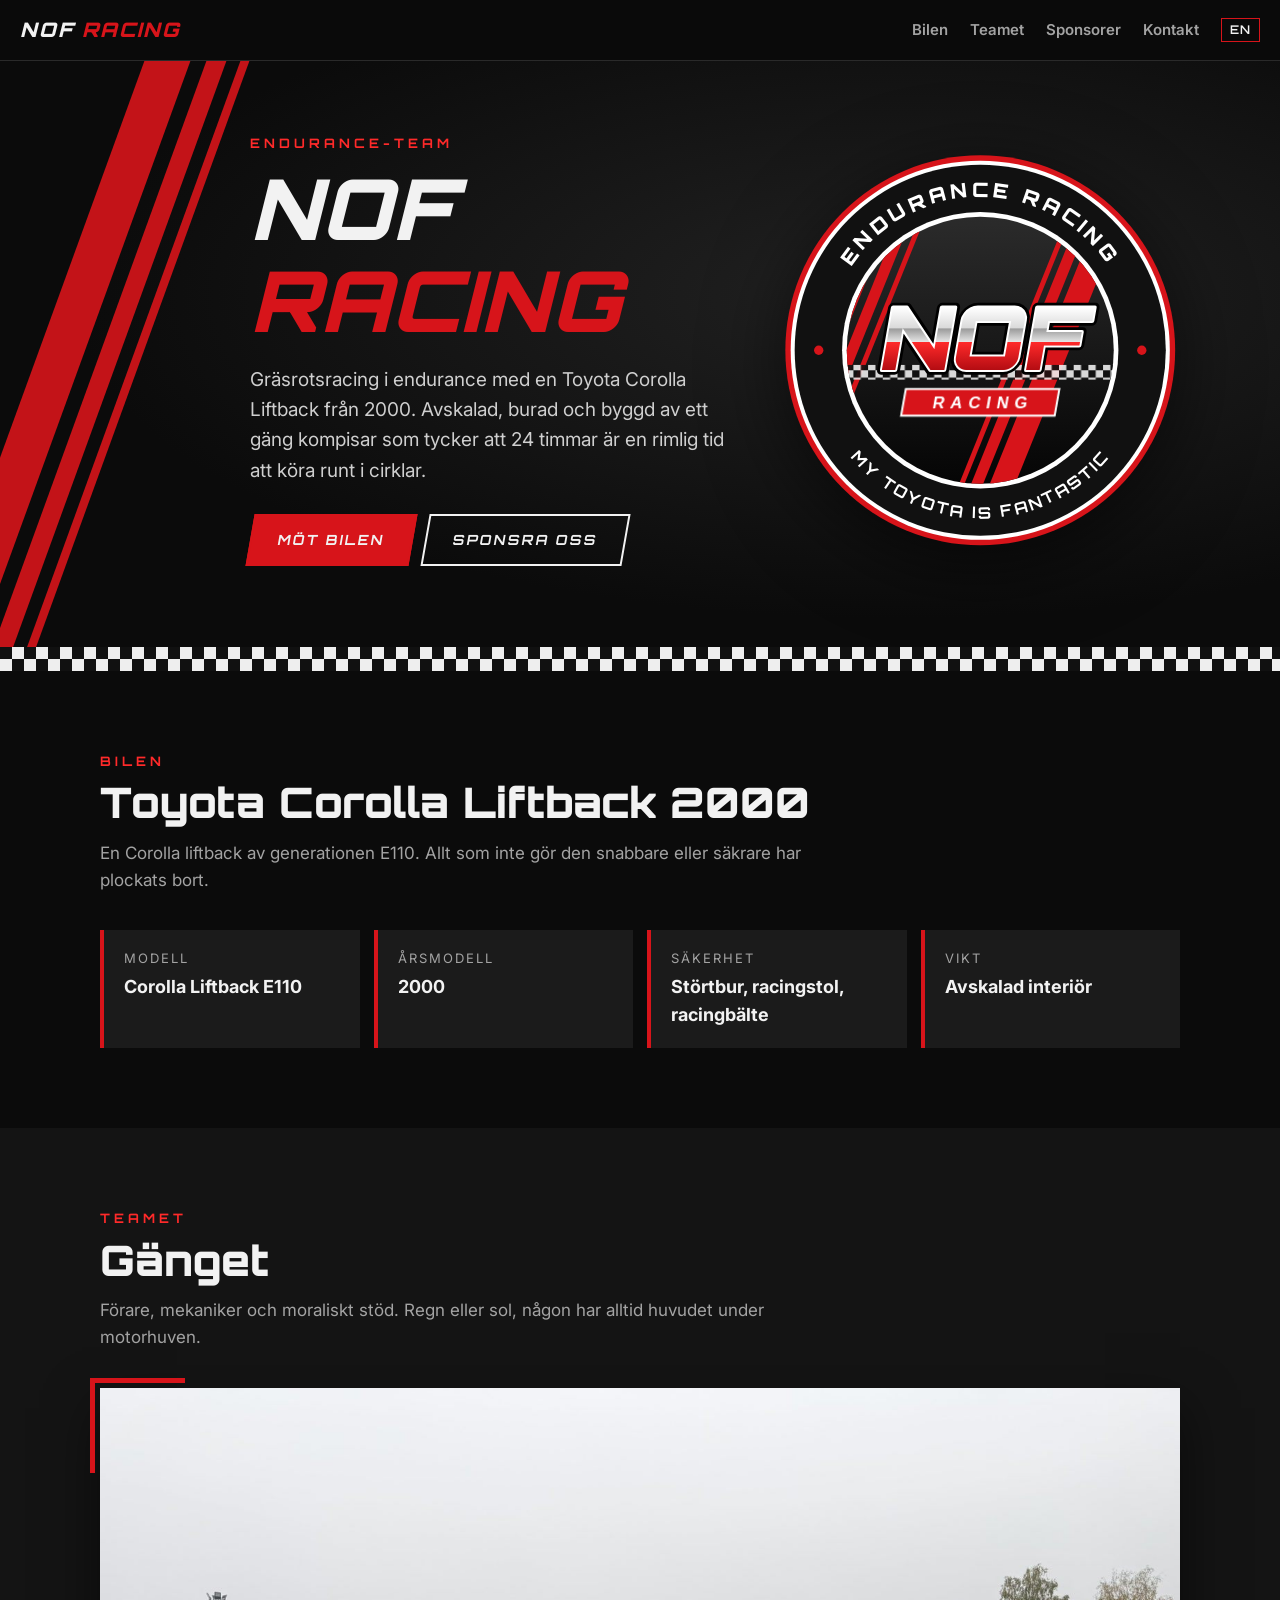
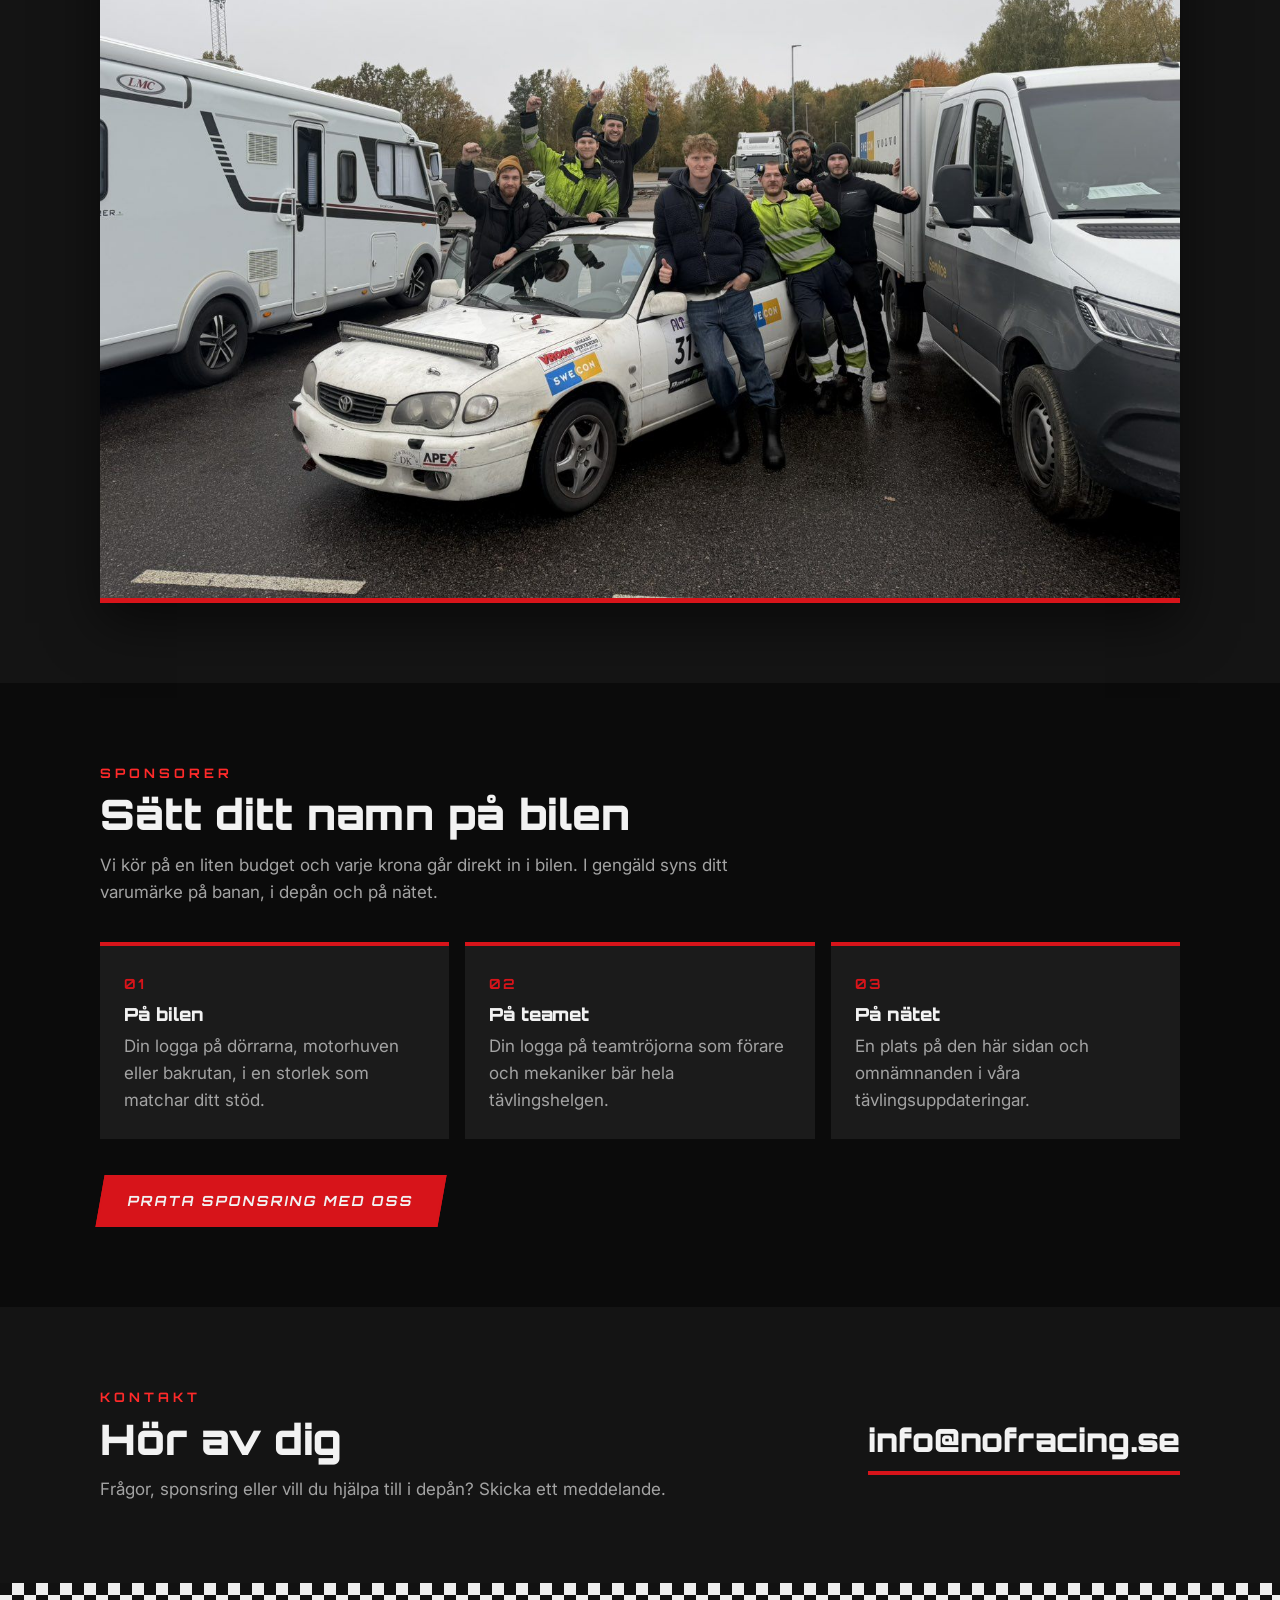
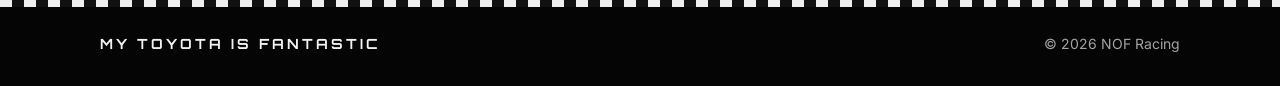
==== sv/index.html @ 73cf56a2 "Add Swedish version at /sv/ with language switch The English page links to /sv/ and back, both decla" ====
<!doctype html>
<html lang="sv">
<head>
  <meta charset="utf-8">
  <meta name="viewport" content="width=device-width, initial-scale=1">
  <title>NOF Racing</title>
  <meta name="description" content="NOF Racing: gräsrotsracing i endurance med en Toyota Corolla Liftback från 2000.">
  <meta property="og:title" content="NOF Racing">
  <meta property="og:description" content="Gräsrotsracing i endurance med en Toyota Corolla Liftback från 2000. My Toyota is fantastic.">
  <meta property="og:image" content="https://nofracing.se/assets/nof-roundel-1200.png">
  <meta property="og:url" content="https://nofracing.se/sv/">
  <meta property="og:locale" content="sv_SE">
  <link rel="alternate" hreflang="en" href="https://nofracing.se/">
  <link rel="alternate" hreflang="sv" href="https://nofracing.se/sv/">
  <link rel="alternate" hreflang="x-default" href="https://nofracing.se/">
  <meta name="theme-color" content="#0b0b0b">
  <link rel="icon" type="image/png" href="../assets/favicon-64.png">
  <link rel="apple-touch-icon" href="../assets/apple-touch-icon.png">
  <link rel="preconnect" href="https://fonts.googleapis.com">
  <link rel="preconnect" href="https://fonts.gstatic.com" crossorigin>
  <link href="https://fonts.googleapis.com/css2?family=Orbitron:wght@700;900&family=Inter:wght@400;600&display=swap" rel="stylesheet">
  <link rel="stylesheet" href="../style.css">
</head>
<body>

  <header class="nav">
    <a class="brand" href="#top">NOF <span>RACING</span></a>
    <nav>
      <a href="#car">Bilen</a>
      <a href="#team">Teamet</a>
      <a href="#sponsors">Sponsorer</a>
      <a href="#contact">Kontakt</a>
      <a class="lang" href="../" hreflang="en" lang="en" aria-label="In English">EN</a>
    </nav>
  </header>

  <main id="top">

    <!-- HERO -->
    <section class="hero">
      <div class="hero-stripes" aria-hidden="true"><i></i><i></i><i></i></div>
      <div class="wrap hero-grid">
        <div class="hero-text">
          <p class="kicker">Endurance-team</p>
          <h1>NOF <span>RACING</span></h1>
          <p class="lead">Gräsrotsracing i endurance med en Toyota Corolla Liftback från 2000. Avskalad, burad och byggd av ett gäng kompisar som tycker att 24 timmar är en rimlig tid att köra runt i cirklar.</p>
          <div class="cta">
            <a class="btn primary" href="#car">Möt bilen</a>
            <a class="btn" href="#sponsors">Sponsra oss</a>
          </div>
        </div>

        <div class="hero-logo">
          <svg viewBox="0 0 600 600" role="img" aria-label="NOF Racing-logga">
            <defs>
              <linearGradient id="dk" x1="0" y1="0" x2="0" y2="1"><stop offset="0" stop-color="#2b2b2b"/><stop offset="1" stop-color="#050505"/></linearGradient>
              <pattern id="ck" width="22" height="22" patternUnits="userSpaceOnUse"><rect width="22" height="22" fill="#eee"/><rect width="11" height="11" fill="#111"/><rect x="11" y="11" width="11" height="11" fill="#111"/></pattern>
              <clipPath id="field"><circle cx="300" cy="300" r="200"/></clipPath>
              <path id="arcTop" d="M 70,300 A 230,230 0 0 1 530,300"/>
              <path id="arcBottom" d="M 48,300 A 252,252 0 0 0 552,300"/>
              <linearGradient id="chrome" gradientUnits="userSpaceOnUse" x1="0" y1="-93.86" x2="0" y2="-42.24"><stop offset="0" stop-color="#fff"/><stop offset=".6" stop-color="#d9d9d9"/><stop offset=".61" stop-color="#9a9a9a"/><stop offset="1" stop-color="#e6e6e6"/></linearGradient>
              <linearGradient id="red" gradientUnits="userSpaceOnUse" x1="0" y1="-42.24" x2="0" y2="0"><stop offset="0" stop-color="#ff2a2a"/><stop offset="1" stop-color="#b30c12"/></linearGradient>
              <clipPath id="upper"><rect x="-3000" y="-2000" width="6000" height="1957.76"/></clipPath>
              <clipPath id="lower"><rect x="-3000" y="-42.24" width="6000" height="2000"/></clipPath>
            </defs>
            <circle cx="300" cy="300" r="292" fill="#d7141a"/>
            <circle cx="300" cy="300" r="284" fill="#fff"/>
            <circle cx="300" cy="300" r="278" fill="#111"/>
            <circle cx="300" cy="300" r="207" fill="#fff"/>
            <circle cx="300" cy="300" r="200" fill="url(#dk)"/>
            <g clip-path="url(#field)">
              <g transform="translate(130,100) skewX(-22)" fill="#d7141a"><rect width="38" height="420"/><rect x="50" width="18" height="420"/><rect x="80" width="8" height="420"/></g>
              <g transform="translate(430,100) skewX(-22)" fill="#d7141a"><rect width="8" height="420"/><rect x="18" width="18" height="420"/><rect x="46" width="38" height="420"/></g>
              <rect x="80" y="322" width="440" height="22" fill="url(#ck)" opacity=".9"/>
            </g>
            <text font-family="Orbitron, sans-serif" font-weight="900" font-size="30" letter-spacing="6" fill="#fff"><textPath href="#arcTop" startOffset="50%" text-anchor="middle">ENDURANCE RACING</textPath></text>
            <text font-family="Orbitron, sans-serif" font-weight="700" font-size="24" letter-spacing="4" fill="#fff"><textPath href="#arcBottom" startOffset="50%" text-anchor="middle">MY TOYOTA IS FANTASTIC</textPath></text>
            <circle cx="58" cy="300" r="7" fill="#d7141a"/><circle cx="542" cy="300" r="7" fill="#d7141a"/>
            <g transform="translate(300,330) skewX(-10)" font-family="Orbitron, Impact, sans-serif" font-weight="900" font-size="130" text-anchor="middle">
              <text fill="#000" stroke="#000" stroke-width="14.3" stroke-linejoin="round">NOF</text>
              <text fill="#fff" stroke="#fff" stroke-width="5.85" stroke-linejoin="round">NOF</text>
              <text fill="url(#chrome)" clip-path="url(#upper)">NOF</text>
              <text fill="url(#red)" clip-path="url(#lower)">NOF</text>
            </g>
            <g transform="translate(300,378) skewX(-10)">
              <rect x="-115" y="-20" width="230" height="40" fill="#d7141a" stroke="#fff" stroke-width="3"/>
              <text x="4.4" y="8.93" font-family="'Arial Black', Arial, sans-serif" font-weight="900" font-size="24.8" letter-spacing="8.8" text-anchor="middle" fill="#fff">RACING</text>
            </g>
          </svg>
        </div>
      </div>
    </section>

    <div class="checker" aria-hidden="true"></div>

    <!-- THE CAR -->
    <section id="car" class="section">
      <div class="wrap">
        <p class="kicker">Bilen</p>
        <h2>Toyota Corolla Liftback 2000</h2>
        <p class="intro">En Corolla liftback av generationen E110. Allt som inte gör den snabbare eller säkrare har plockats bort.</p>

        <div class="specs">
          <div class="spec"><span>Modell</span><strong>Corolla Liftback E110</strong></div>
          <div class="spec"><span>Årsmodell</span><strong>2000</strong></div>
          <div class="spec"><span>Säkerhet</span><strong>Störtbur, racingstol, racingbälte</strong></div>
          <div class="spec"><span>Vikt</span><strong>Avskalad interiör</strong></div>
        </div>
      </div>
    </section>

    <!-- TEAM -->
    <section id="team" class="section alt">
      <div class="wrap">
        <p class="kicker">Teamet</p>
        <h2>Gänget</h2>
        <p class="intro">Förare, mekaniker och moraliskt stöd. Regn eller sol, någon har alltid huvudet under motorhuven.</p>
        <figure class="photo wide">
          <img src="../assets/team-paddock.jpg" width="1560" height="1170" loading="lazy"
               alt="NOF Racing-teamet jublar runt den vita Corollan i depån">
        </figure>
      </div>
    </section>

    <!-- SPONSORS -->
    <section id="sponsors" class="section">
      <div class="wrap">
        <p class="kicker">Sponsorer</p>
        <h2>Sätt ditt namn på bilen</h2>
        <p class="intro">Vi kör på en liten budget och varje krona går direkt in i bilen. I gengäld syns ditt varumärke på banan, i depån och på nätet.</p>

        <div class="perks">
          <div class="perk"><b>01</b><h3>På bilen</h3><p>Din logga på dörrarna, motorhuven eller bakrutan, i en storlek som matchar ditt stöd.</p></div>
          <div class="perk"><b>02</b><h3>På teamet</h3><p>Din logga på teamtröjorna som förare och mekaniker bär hela tävlingshelgen.</p></div>
          <div class="perk"><b>03</b><h3>På nätet</h3><p>En plats på den här sidan och omnämnanden i våra tävlingsuppdateringar.</p></div>
        </div>

        <a class="btn primary" href="mailto:info@nofracing.se?subject=Sponsring%20av%20NOF%20Racing">Prata sponsring med oss</a>
      </div>
    </section>

    <!-- CONTACT -->
    <section id="contact" class="section alt">
      <div class="wrap contact">
        <div>
          <p class="kicker">Kontakt</p>
          <h2>Hör av dig</h2>
          <p class="intro">Frågor, sponsring eller vill du hjälpa till i depån? Skicka ett meddelande.</p>
        </div>
        <a class="mail" href="mailto:info@nofracing.se">info@nofracing.se</a>
      </div>
    </section>

  </main>

  <footer class="footer">
    <div class="checker" aria-hidden="true"></div>
    <div class="wrap foot">
      <span class="tag">My Toyota is fantastic</span>
      <span>&copy; <span id="year">2026</span> NOF Racing</span>
    </div>
  </footer>

  <script>document.getElementById("year").textContent = new Date().getFullYear();</script>
</body>
</html>
---- style.css ----
:root {
  --bg: #0b0b0b;
  --bg-alt: #141414;
  --card: #1b1b1b;
  --line: #2a2a2a;
  --ink: #f2f2f2;
  --muted: #a3a3a3;
  --red: #d7141a;
  --red-hot: #ff2a2a;
  --head: "Orbitron", Impact, "Arial Black", sans-serif;
  --body: "Inter", system-ui, "Segoe UI", Arial, sans-serif;
}

* { box-sizing: border-box; }
html { scroll-behavior: smooth; scroll-padding-top: 72px; }
body {
  margin: 0;
  background: var(--bg);
  color: var(--ink);
  font-family: var(--body);
  font-size: 17px;
  line-height: 1.6;
  -webkit-font-smoothing: antialiased;
}
a { color: inherit; }
.wrap { max-width: 1120px; margin: 0 auto; padding: 0 20px; }

/* NAV */
.nav {
  position: sticky; top: 0; z-index: 10;
  display: flex; align-items: center; justify-content: space-between; gap: 16px;
  padding: 14px 20px;
  background: rgba(11, 11, 11, .88);
  backdrop-filter: blur(8px);
  border-bottom: 1px solid var(--line);
}
.brand {
  font-family: var(--head); font-weight: 900; font-size: 20px; letter-spacing: 2px;
  text-decoration: none; font-style: italic;
}
.brand span { color: var(--red); }
.nav nav { display: flex; gap: 22px; }
.nav nav a {
  text-decoration: none; color: var(--muted); font-weight: 600; font-size: 15px;
  transition: color .15s;
}
.nav nav a:hover { color: var(--ink); }

/* HERO */
.hero {
  position: relative; overflow: hidden;
  padding: 72px 0 80px;
  background: radial-gradient(ellipse at 70% 40%, #222 0%, var(--bg) 65%);
}
.hero-stripes { position: absolute; inset: 0; pointer-events: none; }
.hero-stripes i {
  position: absolute; top: -10%; bottom: -10%;
  background: var(--red); transform: skewX(-20deg); opacity: .9;
}
.hero-stripes i:nth-child(1) { left: 3%;  width: 46px; }
.hero-stripes i:nth-child(2) { left: calc(3% + 62px); width: 20px; }
.hero-stripes i:nth-child(3) { left: calc(3% + 96px); width: 9px; }

.hero-grid {
  position: relative;
  display: grid; grid-template-columns: 1.1fr .9fr; gap: 40px; align-items: center;
  padding-left: 170px;
}
.kicker {
  margin: 0 0 8px;
  font-family: var(--head); font-weight: 700; font-size: 13px;
  letter-spacing: 4px; text-transform: uppercase; color: var(--red-hot);
}
h1, h2, h3 { font-family: var(--head); font-weight: 900; line-height: 1.1; margin: 0; }
h1 {
  font-size: clamp(44px, 7vw, 84px); font-style: italic; letter-spacing: 1px;
}
h1 span { color: var(--red); }
.lead { color: #cfcfcf; font-size: 19px; max-width: 34em; margin: 18px 0 28px; }
.hero-logo svg { width: 100%; max-width: 440px; height: auto; display: block; margin: 0 auto;
  filter: drop-shadow(0 18px 40px rgba(0,0,0,.6)); }

/* BUTTONS */
.cta { display: flex; flex-wrap: wrap; gap: 12px; }
.btn {
  display: inline-block; padding: 13px 26px;
  font-family: var(--head); font-weight: 700; font-size: 14px; letter-spacing: 2px; text-transform: uppercase;
  text-decoration: none; border: 2px solid var(--ink);
  transform: skewX(-10deg); transition: background .15s, border-color .15s, color .15s;
}
.btn.primary { background: var(--red); border-color: var(--red); }
.btn:hover { background: var(--ink); color: var(--bg); border-color: var(--ink); }

/* CHECKER DIVIDER */
.checker {
  height: 24px;
  background:
    conic-gradient(#eee 25%, #111 0 50%, #eee 0 75%, #111 0) 0 0 / 24px 24px;
}

/* SECTIONS */
.section { padding: 80px 0; }
.section.alt { background: var(--bg-alt); }
h2 { font-size: clamp(28px, 4vw, 42px); }
h3 { font-size: 18px; }
.intro { color: var(--muted); max-width: 42em; margin: 14px 0 36px; }

.specs {
  display: grid; grid-template-columns: repeat(4, 1fr); gap: 14px;
}

/* PHOTOS */
.photo { margin: 0; position: relative; }
.photo img {
  display: block; width: 100%; height: auto;
  border-bottom: 5px solid var(--red);
  box-shadow: 0 20px 50px rgba(0, 0, 0, .55);
}
.photo::before {
  content: ""; position: absolute; top: -10px; left: -10px; width: 90px; height: 90px;
  border-top: 5px solid var(--red); border-left: 5px solid var(--red);
  pointer-events: none;
}
.spec {
  background: var(--card); border-left: 4px solid var(--red);
  padding: 18px 20px;
}
.spec span { display: block; color: var(--muted); font-size: 13px; text-transform: uppercase; letter-spacing: 2px; }
.spec strong { display: block; font-size: 18px; margin-top: 4px; }


.perks { display: grid; grid-template-columns: repeat(3, 1fr); gap: 16px; margin-bottom: 36px; }
.perk { background: var(--card); padding: 24px; border-top: 4px solid var(--red); }
.perk b { font-family: var(--head); color: var(--red); font-size: 14px; letter-spacing: 2px; }
.perk h3 { margin: 8px 0 8px; }
.perk p { margin: 0; color: var(--muted); }

.contact { display: flex; align-items: center; justify-content: space-between; gap: 30px; flex-wrap: wrap; }
.contact .intro { margin-bottom: 0; }
.mail {
  font-family: var(--head); font-weight: 900; font-size: clamp(20px, 3.2vw, 32px);
  text-decoration: none; border-bottom: 4px solid var(--red); padding-bottom: 4px;
  overflow-wrap: anywhere;
}
.mail:hover { color: var(--red-hot); }

/* FOOTER */
.footer { background: #050505; }
.foot {
  display: flex; justify-content: space-between; gap: 16px; flex-wrap: wrap;
  padding-top: 26px; padding-bottom: 30px; color: var(--muted); font-size: 14px;
}
.tag { font-family: var(--head); font-weight: 700; letter-spacing: 3px; text-transform: uppercase; color: var(--ink); }

/* RESPONSIVE */
@media (max-width: 900px) {
  .hero-grid { grid-template-columns: 1fr; padding-left: 0; text-align: center; }
  .hero-logo { order: -1; }
  .hero-logo svg { max-width: 300px; }
  .lead { margin-left: auto; margin-right: auto; }
  .cta { justify-content: center; }
  .hero-stripes { opacity: .35; }
  .specs, .perks { grid-template-columns: 1fr 1fr; }
}
@media (max-width: 560px) {
  body { font-size: 16px; }
  .nav { padding: 12px 16px; }
  .nav nav { gap: 14px; }
  .nav nav a { font-size: 13px; }
  .brand { font-size: 16px; }
  .wrap { padding: 0 16px; }
  .hero { padding: 44px 0 56px; }
  .section { padding: 56px 0; }
  .specs, .perks { grid-template-columns: 1fr; }
  .photo::before { top: -6px; left: -6px; width: 56px; height: 56px; border-width: 4px; }
}
@media (prefers-reduced-motion: reduce) {
  html { scroll-behavior: auto; }
}

/* LANGUAGE SWITCH */
.nav nav a.lang {
  color: var(--ink); border: 1.5px solid var(--red); padding: 1px 8px;
  font-family: var(--head); font-size: 12px; letter-spacing: 1px;
}
.nav nav a.lang:hover { background: var(--red); }
@media (max-width: 560px) {
  .nav { flex-wrap: wrap; row-gap: 8px; }
  .nav nav { width: 100%; justify-content: space-between; gap: 8px; }
  html { scroll-padding-top: 100px; }
}
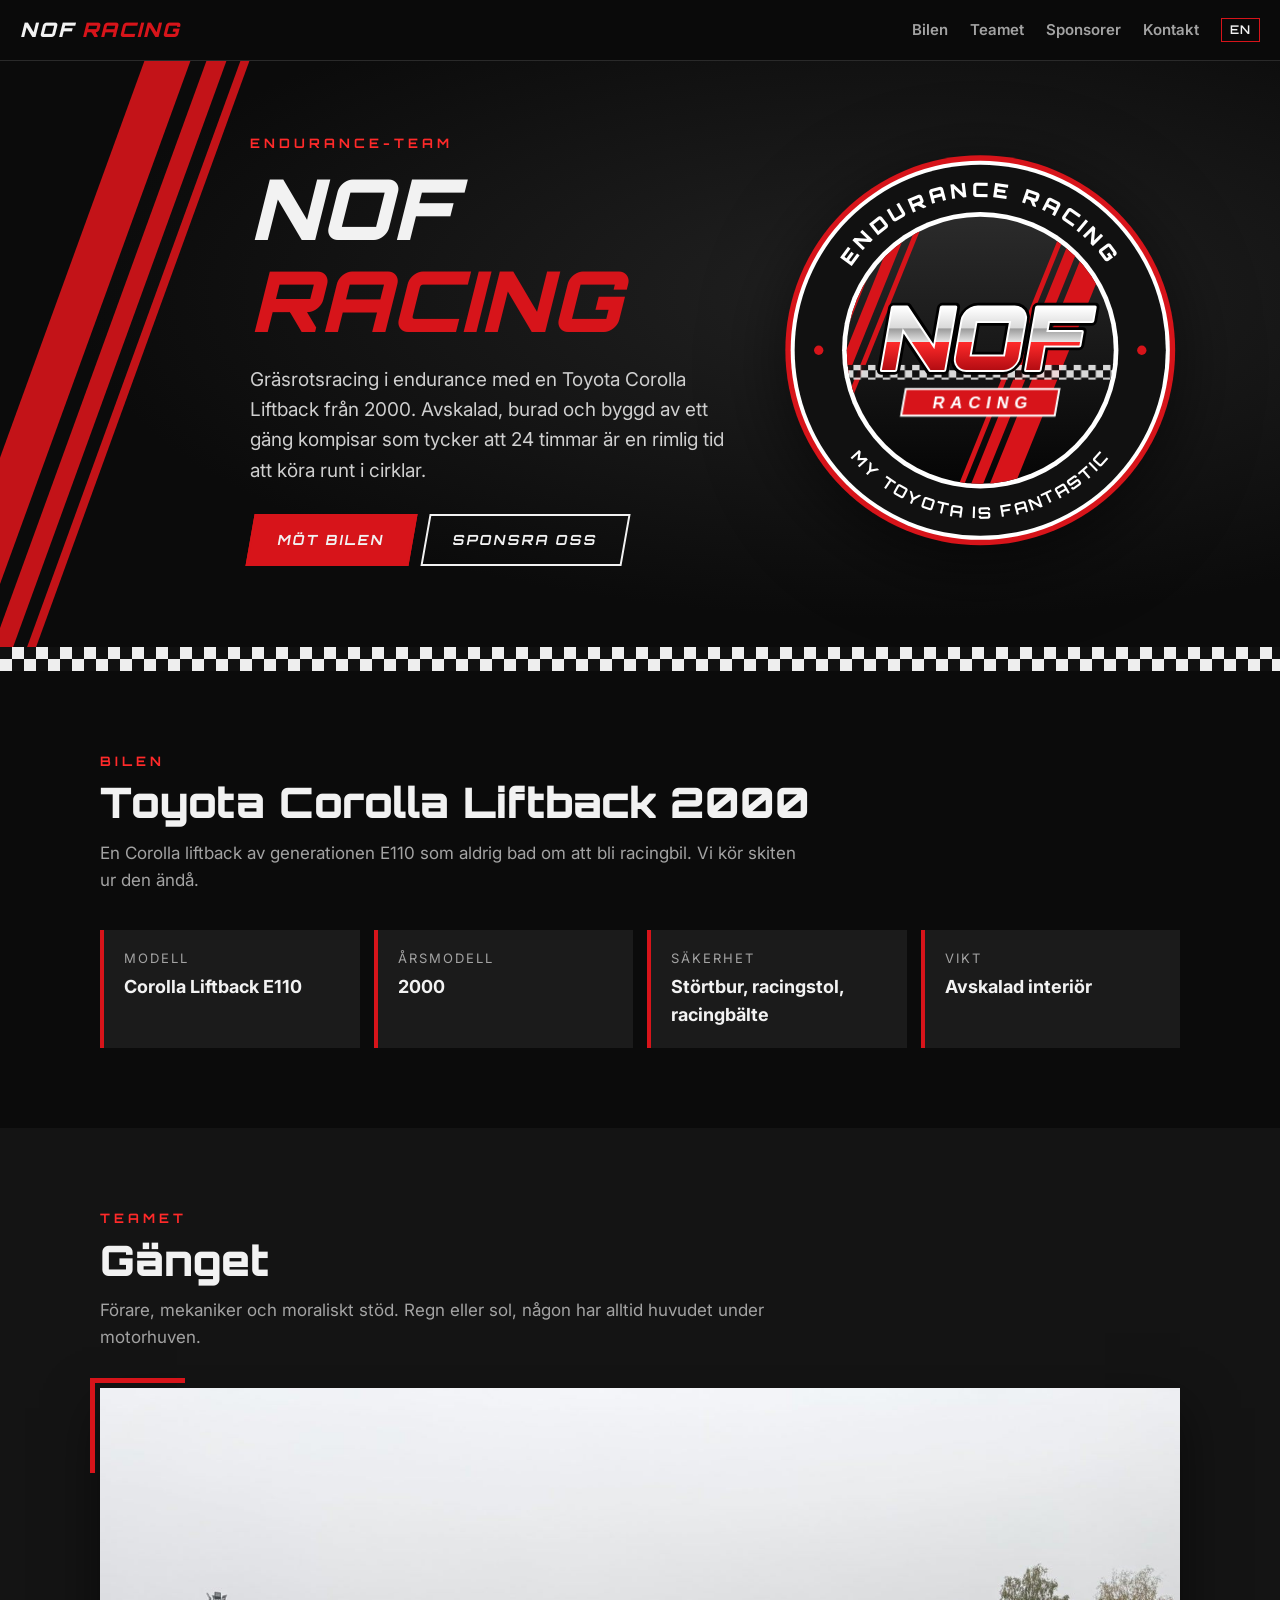
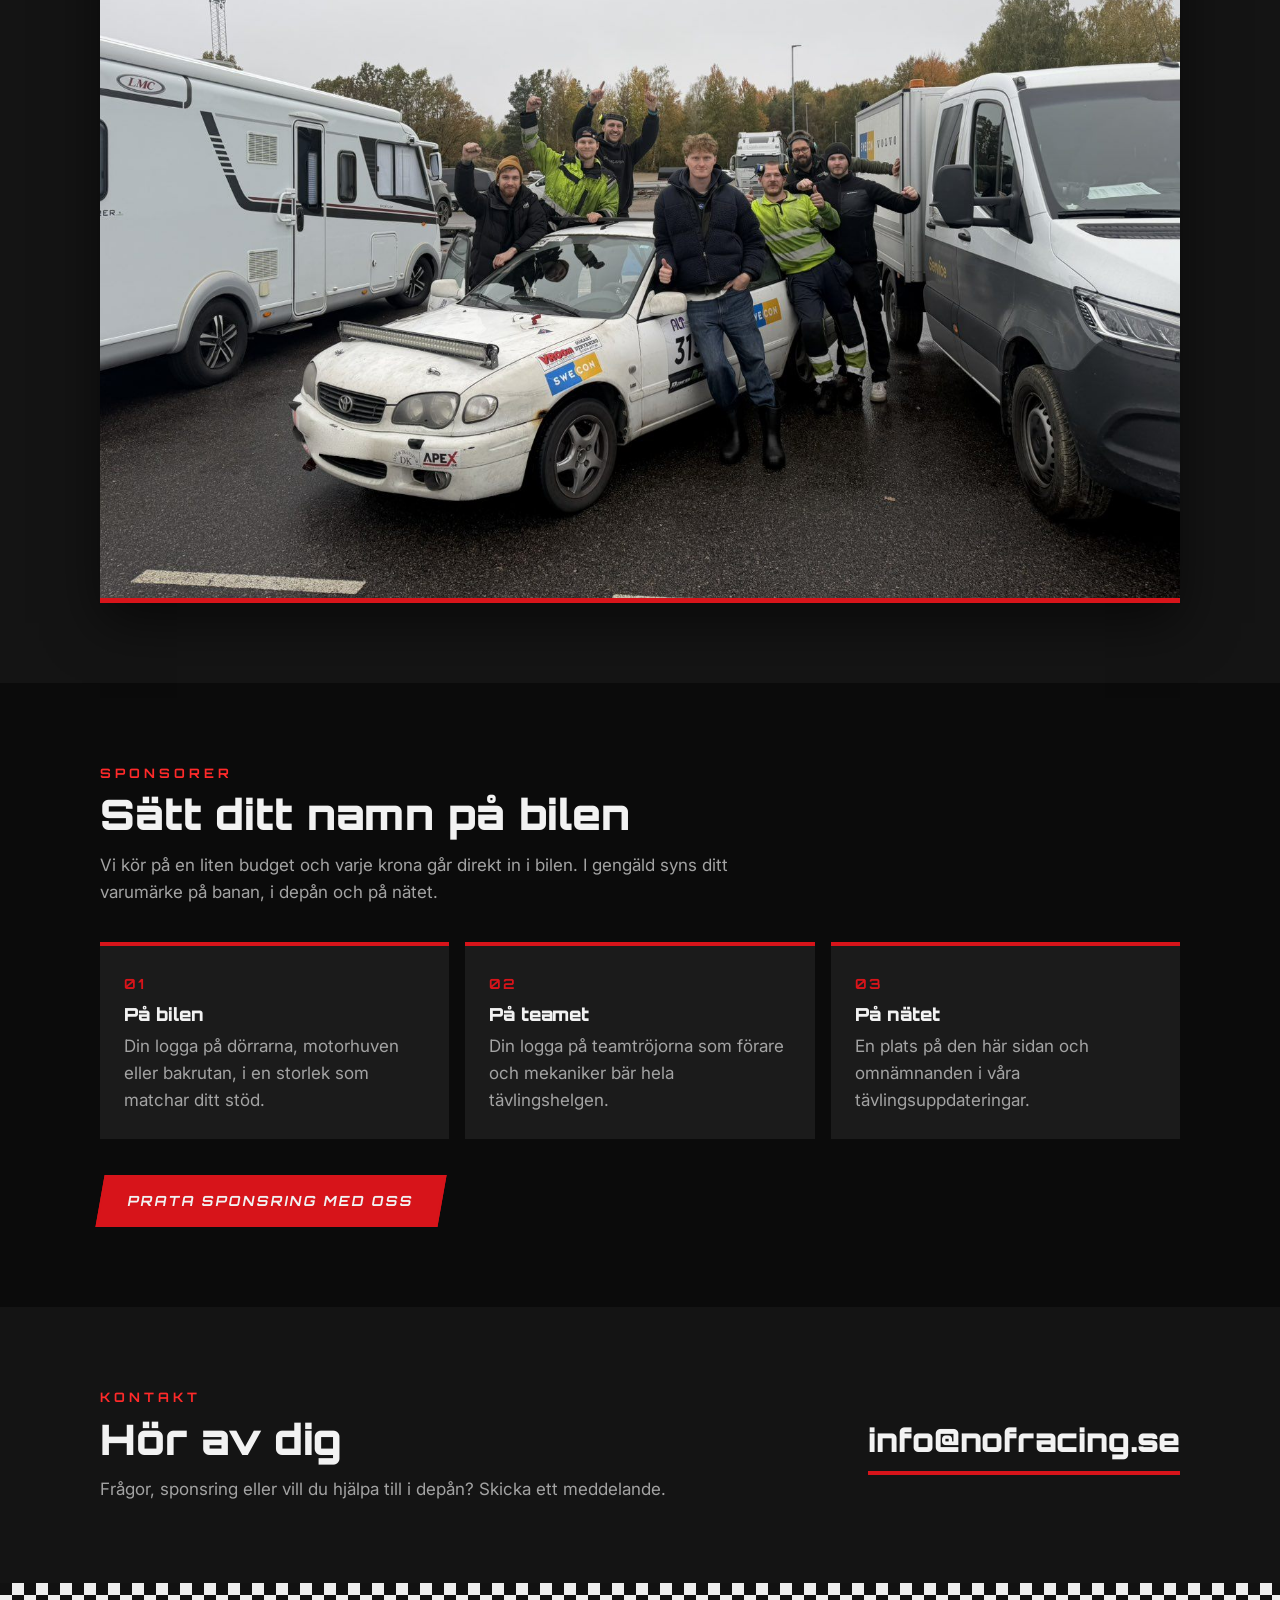
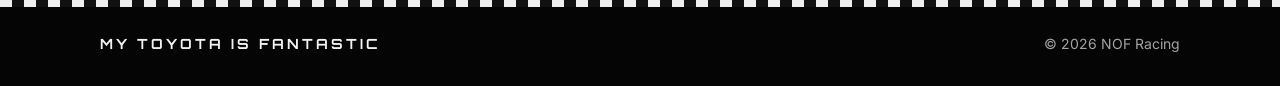
==== commit 1ff7e684: "Rewrite car intro in English and Swedish Co-Authored-By: Claude Opus 5.5 <noreply@anthropic.com>" ====
--- a/sv/index.html
+++ b/sv/index.html
@@ -98,7 +98,7 @@
       <div class="wrap">
         <p class="kicker">Bilen</p>
         <h2>Toyota Corolla Liftback 2000</h2>
-        <p class="intro">En Corolla liftback av generationen E110. Allt som inte gör den snabbare eller säkrare har plockats bort.</p>
+        <p class="intro">En Corolla liftback av generationen E110 som aldrig bad om att bli racingbil. Vi kör skiten ur den ändå.</p>
 
         <div class="specs">
           <div class="spec"><span>Modell</span><strong>Corolla Liftback E110</strong></div>
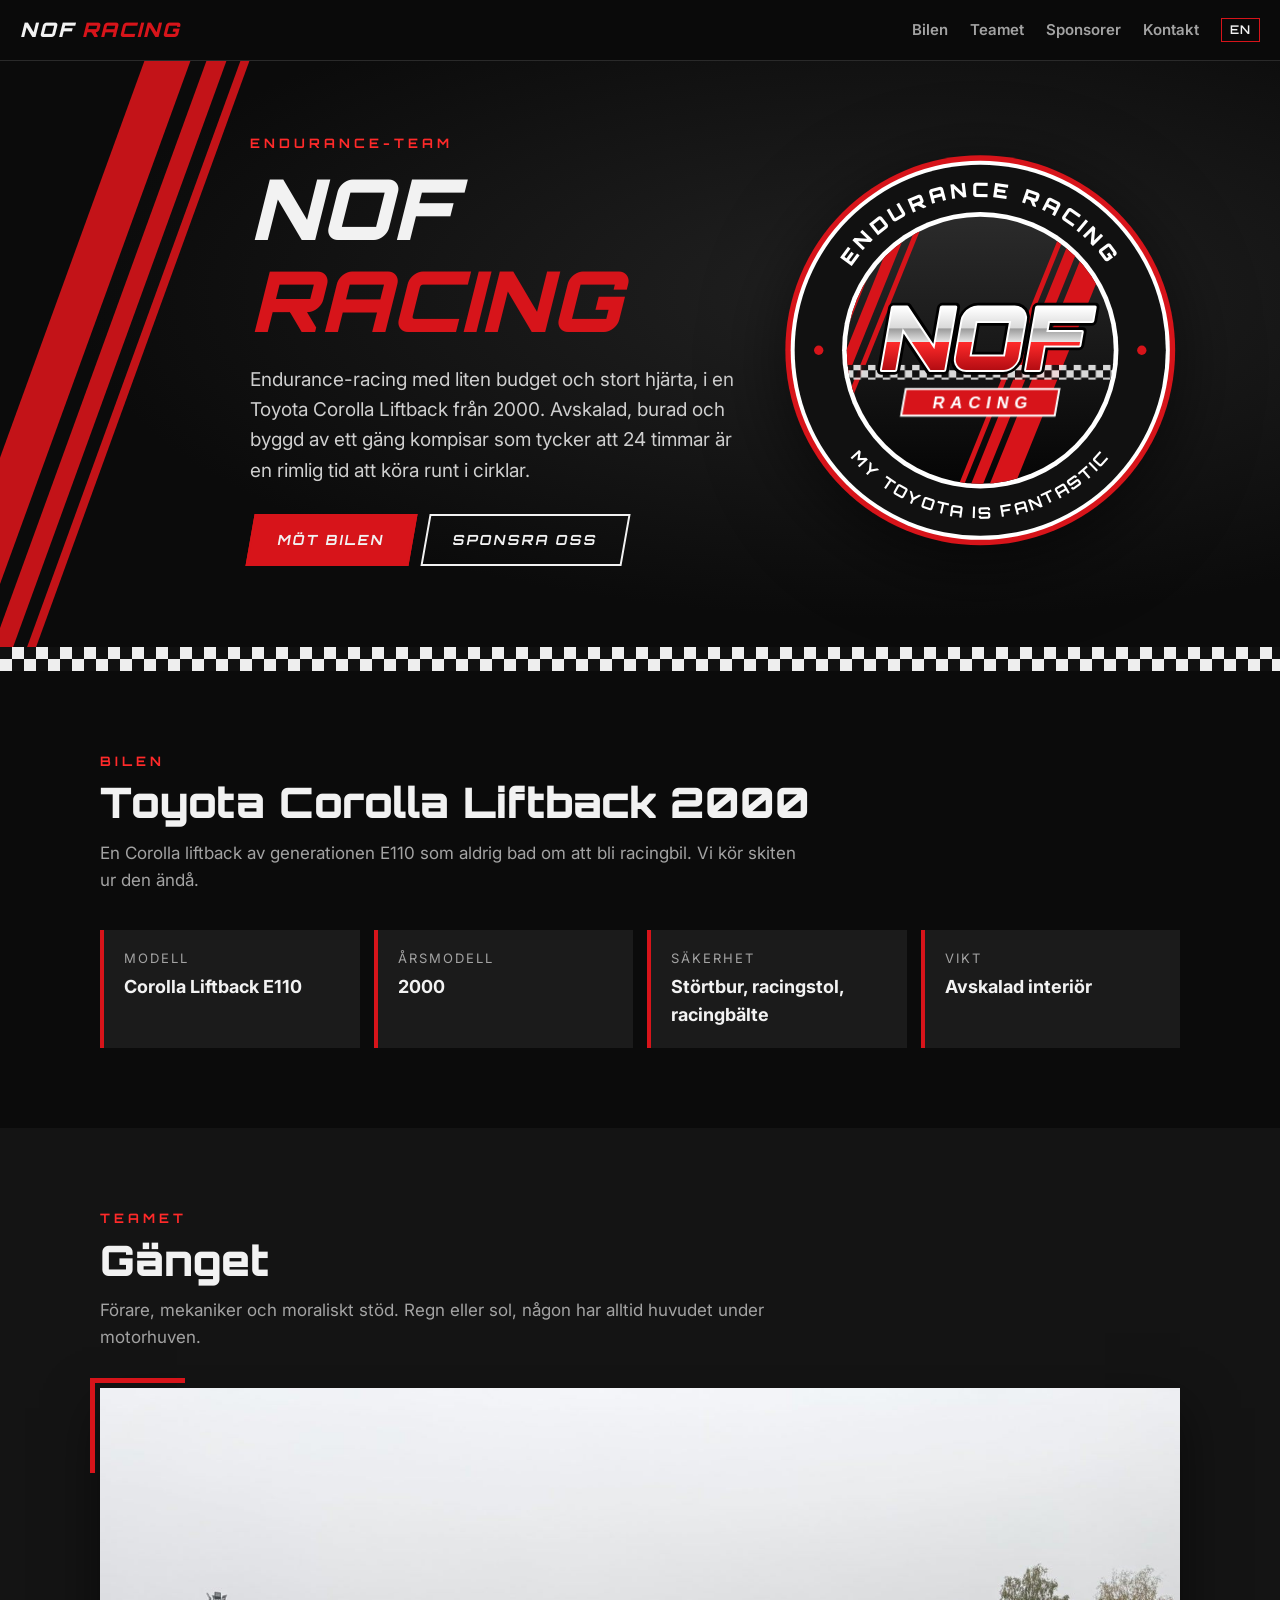
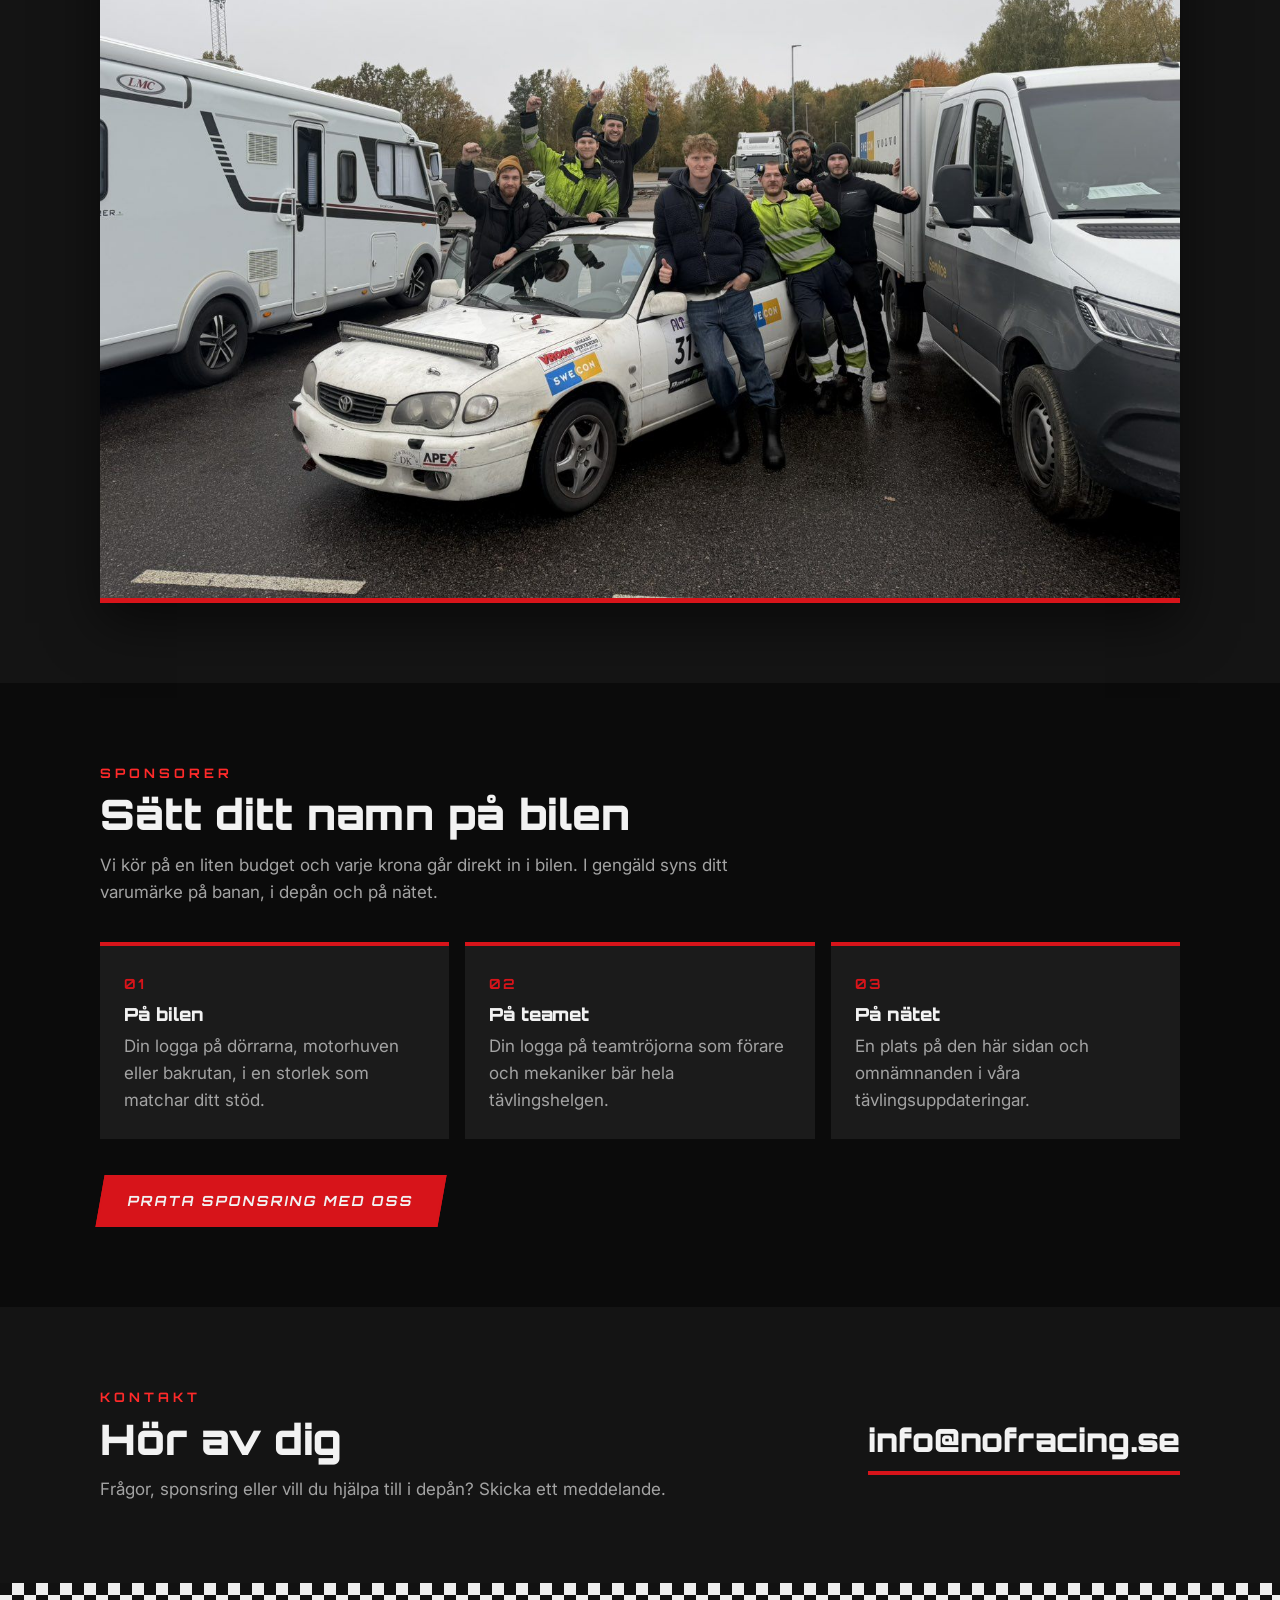
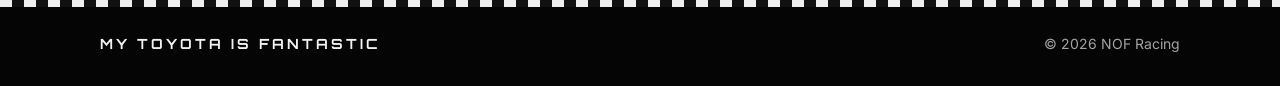
==== commit c1647e26: "Replace gräsrotsracing with natural Swedish wording Co-Authored-By: Claude Opus 5.5 <noreply@anthrop" ====
--- a/sv/index.html
+++ b/sv/index.html
@@ -4,9 +4,9 @@
   <meta charset="utf-8">
   <meta name="viewport" content="width=device-width, initial-scale=1">
   <title>NOF Racing</title>
-  <meta name="description" content="NOF Racing: gräsrotsracing i endurance med en Toyota Corolla Liftback från 2000.">
+  <meta name="description" content="NOF Racing: endurance-racing med liten budget och stort hjärta, i en Toyota Corolla Liftback från 2000.">
   <meta property="og:title" content="NOF Racing">
-  <meta property="og:description" content="Gräsrotsracing i endurance med en Toyota Corolla Liftback från 2000. My Toyota is fantastic.">
+  <meta property="og:description" content="Endurance-racing med liten budget och stort hjärta, i en Toyota Corolla Liftback från 2000. My Toyota is fantastic.">
   <meta property="og:image" content="https://nofracing.se/assets/nof-roundel-1200.png">
   <meta property="og:url" content="https://nofracing.se/sv/">
   <meta property="og:locale" content="sv_SE">
@@ -43,7 +43,7 @@
         <div class="hero-text">
           <p class="kicker">Endurance-team</p>
           <h1>NOF <span>RACING</span></h1>
-          <p class="lead">Gräsrotsracing i endurance med en Toyota Corolla Liftback från 2000. Avskalad, burad och byggd av ett gäng kompisar som tycker att 24 timmar är en rimlig tid att köra runt i cirklar.</p>
+          <p class="lead">Endurance-racing med liten budget och stort hjärta, i en Toyota Corolla Liftback från 2000. Avskalad, burad och byggd av ett gäng kompisar som tycker att 24 timmar är en rimlig tid att köra runt i cirklar.</p>
           <div class="cta">
             <a class="btn primary" href="#car">Möt bilen</a>
             <a class="btn" href="#sponsors">Sponsra oss</a>
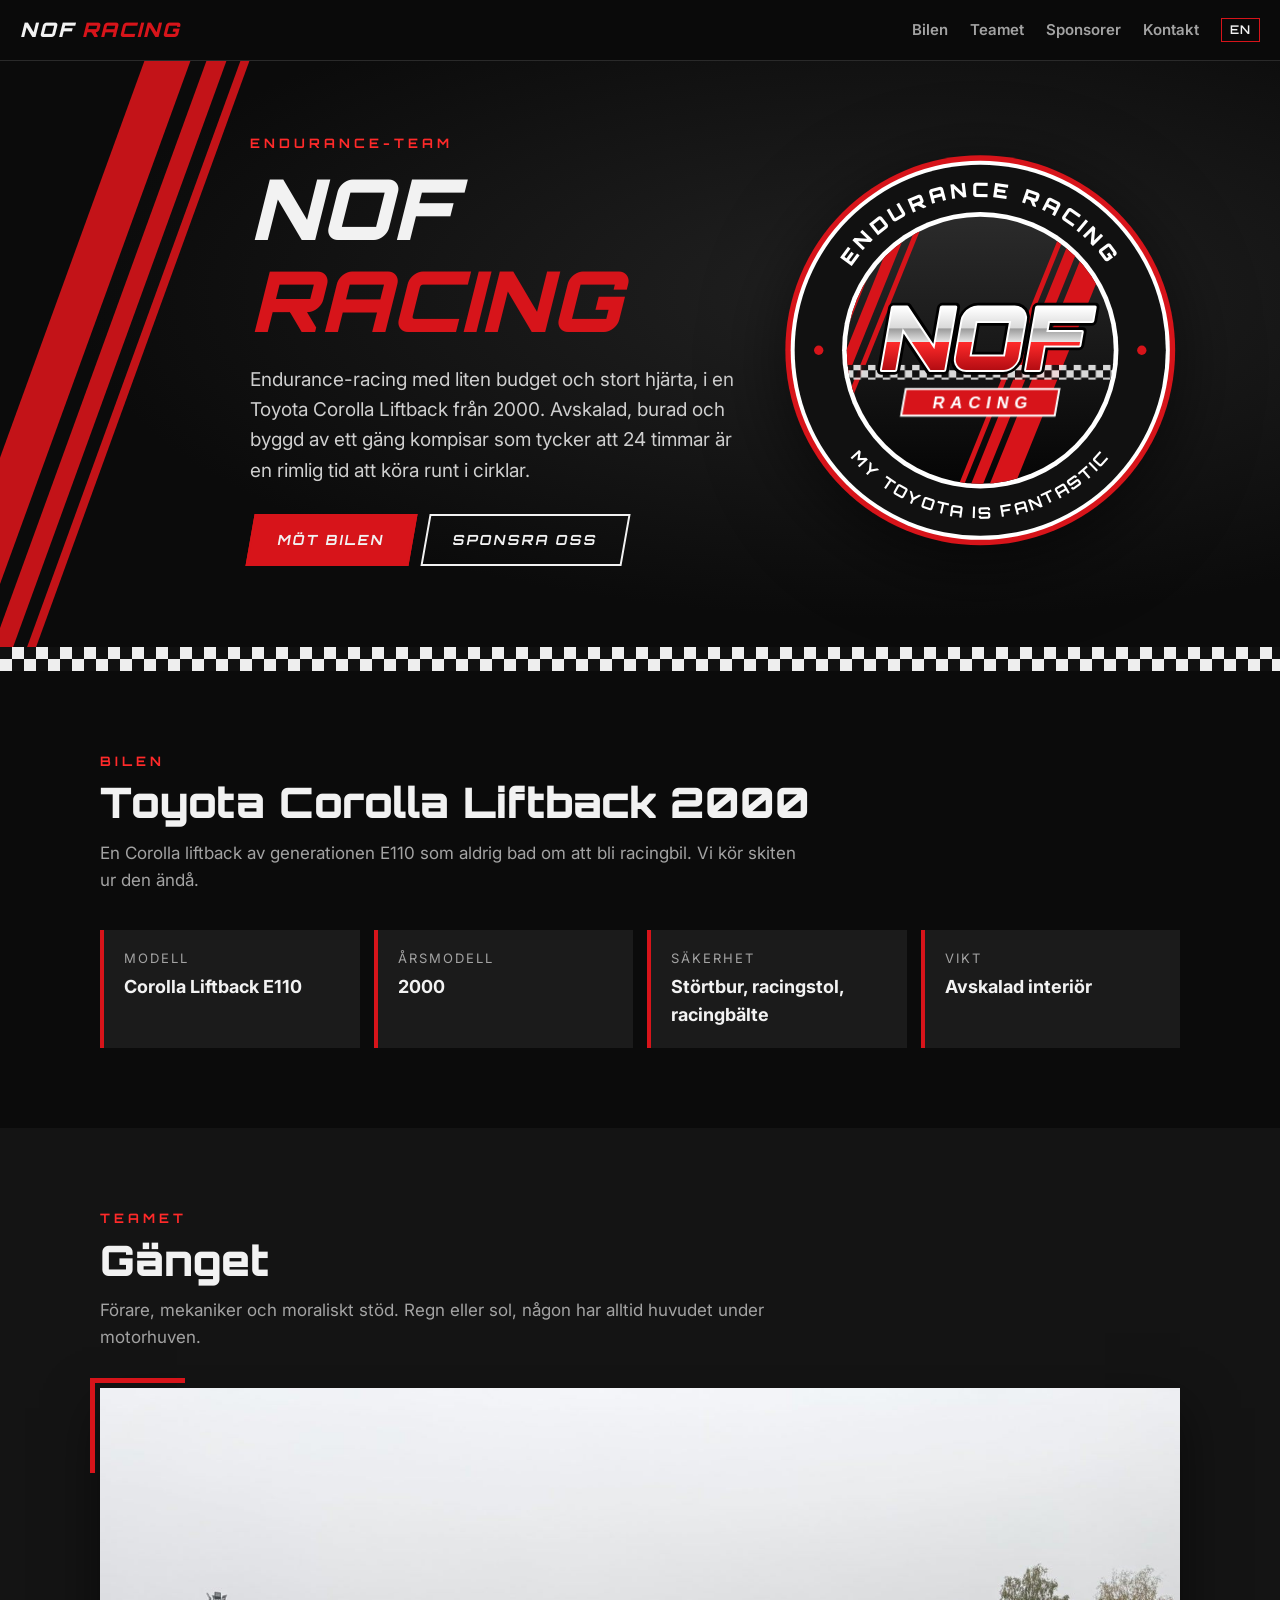
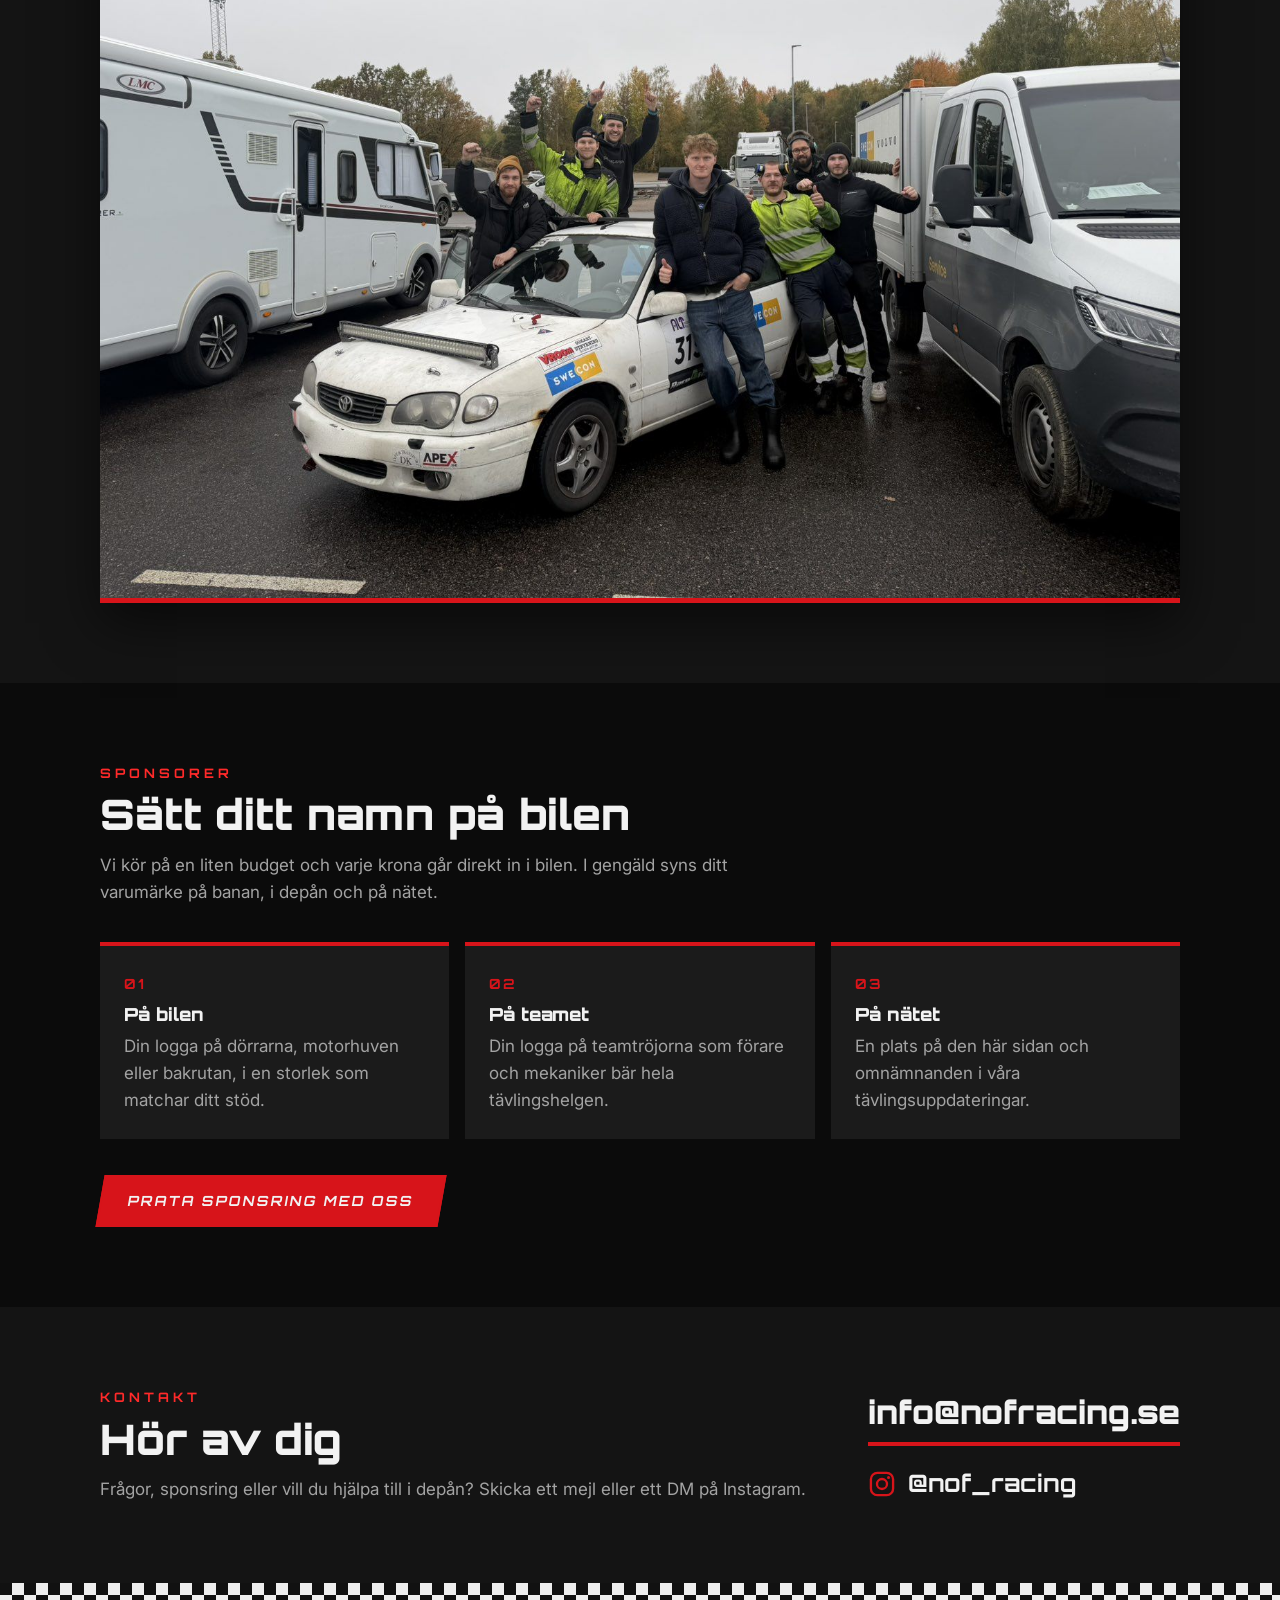
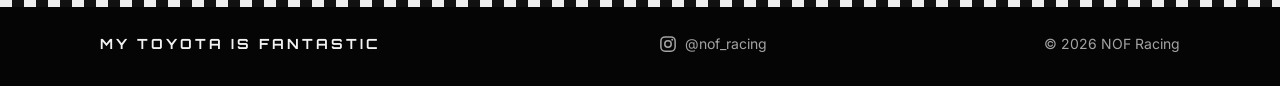
==== commit 119ef54b: "Link to Instagram @nof_racing in contact section and footer Co-Authored-By: Claude Opus 5.5 <noreply" ====
--- a/sv/index.html
+++ b/sv/index.html
@@ -145,9 +145,12 @@
         <div>
           <p class="kicker">Kontakt</p>
           <h2>Hör av dig</h2>
-          <p class="intro">Frågor, sponsring eller vill du hjälpa till i depån? Skicka ett meddelande.</p>
+          <p class="intro">Frågor, sponsring eller vill du hjälpa till i depån? Skicka ett mejl eller ett DM på Instagram.</p>
         </div>
-        <a class="mail" href="mailto:info@nofracing.se">info@nofracing.se</a>
+        <div class="contact-links">
+          <a class="mail" href="mailto:info@nofracing.se">info@nofracing.se</a>
+          <a class="insta" href="https://www.instagram.com/nof_racing/" target="_blank" rel="noopener" aria-label="NOF Racing på Instagram"><svg class="ig" viewBox="0 0 24 24" aria-hidden="true" focusable="false"><rect x="2.5" y="2.5" width="19" height="19" rx="5.5" fill="none" stroke="currentColor" stroke-width="2"/><circle cx="12" cy="12" r="4.3" fill="none" stroke="currentColor" stroke-width="2"/><circle cx="17.6" cy="6.4" r="1.3" fill="currentColor"/></svg><span>@nof_racing</span></a>
+        </div>
       </div>
     </section>
 
@@ -157,6 +160,7 @@
     <div class="checker" aria-hidden="true"></div>
     <div class="wrap foot">
       <span class="tag">My Toyota is fantastic</span>
+      <a class="foot-insta" href="https://www.instagram.com/nof_racing/" target="_blank" rel="noopener" aria-label="NOF Racing på Instagram"><svg class="ig" viewBox="0 0 24 24" aria-hidden="true" focusable="false"><rect x="2.5" y="2.5" width="19" height="19" rx="5.5" fill="none" stroke="currentColor" stroke-width="2"/><circle cx="12" cy="12" r="4.3" fill="none" stroke="currentColor" stroke-width="2"/><circle cx="17.6" cy="6.4" r="1.3" fill="currentColor"/></svg><span>@nof_racing</span></a>
       <span>&copy; <span id="year">2026</span> NOF Racing</span>
     </div>
   </footer>
--- a/style.css
+++ b/style.css
@@ -189,3 +189,19 @@
   .nav nav { width: 100%; justify-content: space-between; gap: 8px; }
   html { scroll-padding-top: 100px; }
 }
+
+/* INSTAGRAM */
+.contact-links { display: flex; flex-direction: column; align-items: flex-start; gap: 18px; }
+.ig { width: 1em; height: 1em; flex: none; }
+.insta {
+  display: inline-flex; align-items: center; gap: 12px;
+  font-family: var(--head); font-weight: 700; font-size: clamp(18px, 2.4vw, 24px);
+  text-decoration: none; color: var(--ink);
+}
+.insta .ig { width: 28px; height: 28px; color: var(--red); }
+.insta:hover, .foot-insta:hover { color: var(--red-hot); }
+.foot-insta {
+  display: inline-flex; align-items: center; gap: 8px;
+  text-decoration: none; color: var(--muted);
+}
+.foot-insta .ig { width: 18px; height: 18px; }
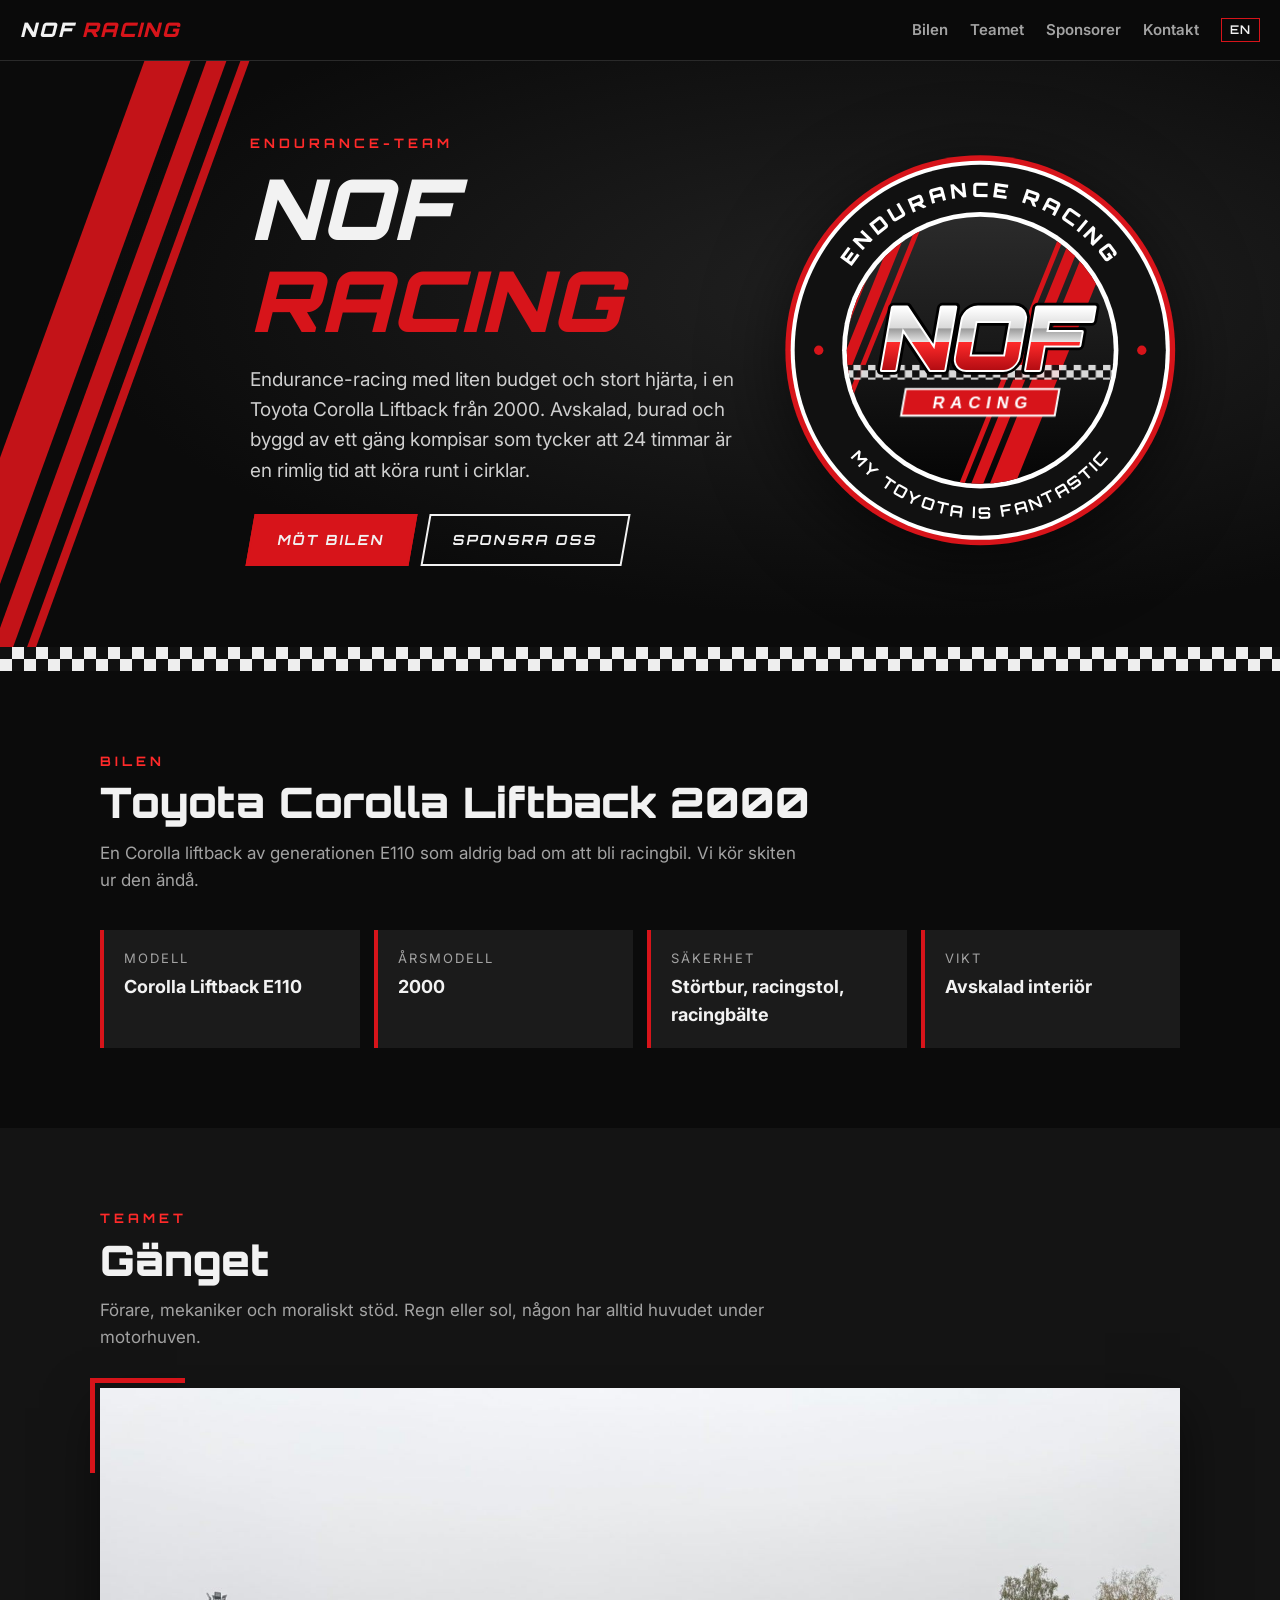
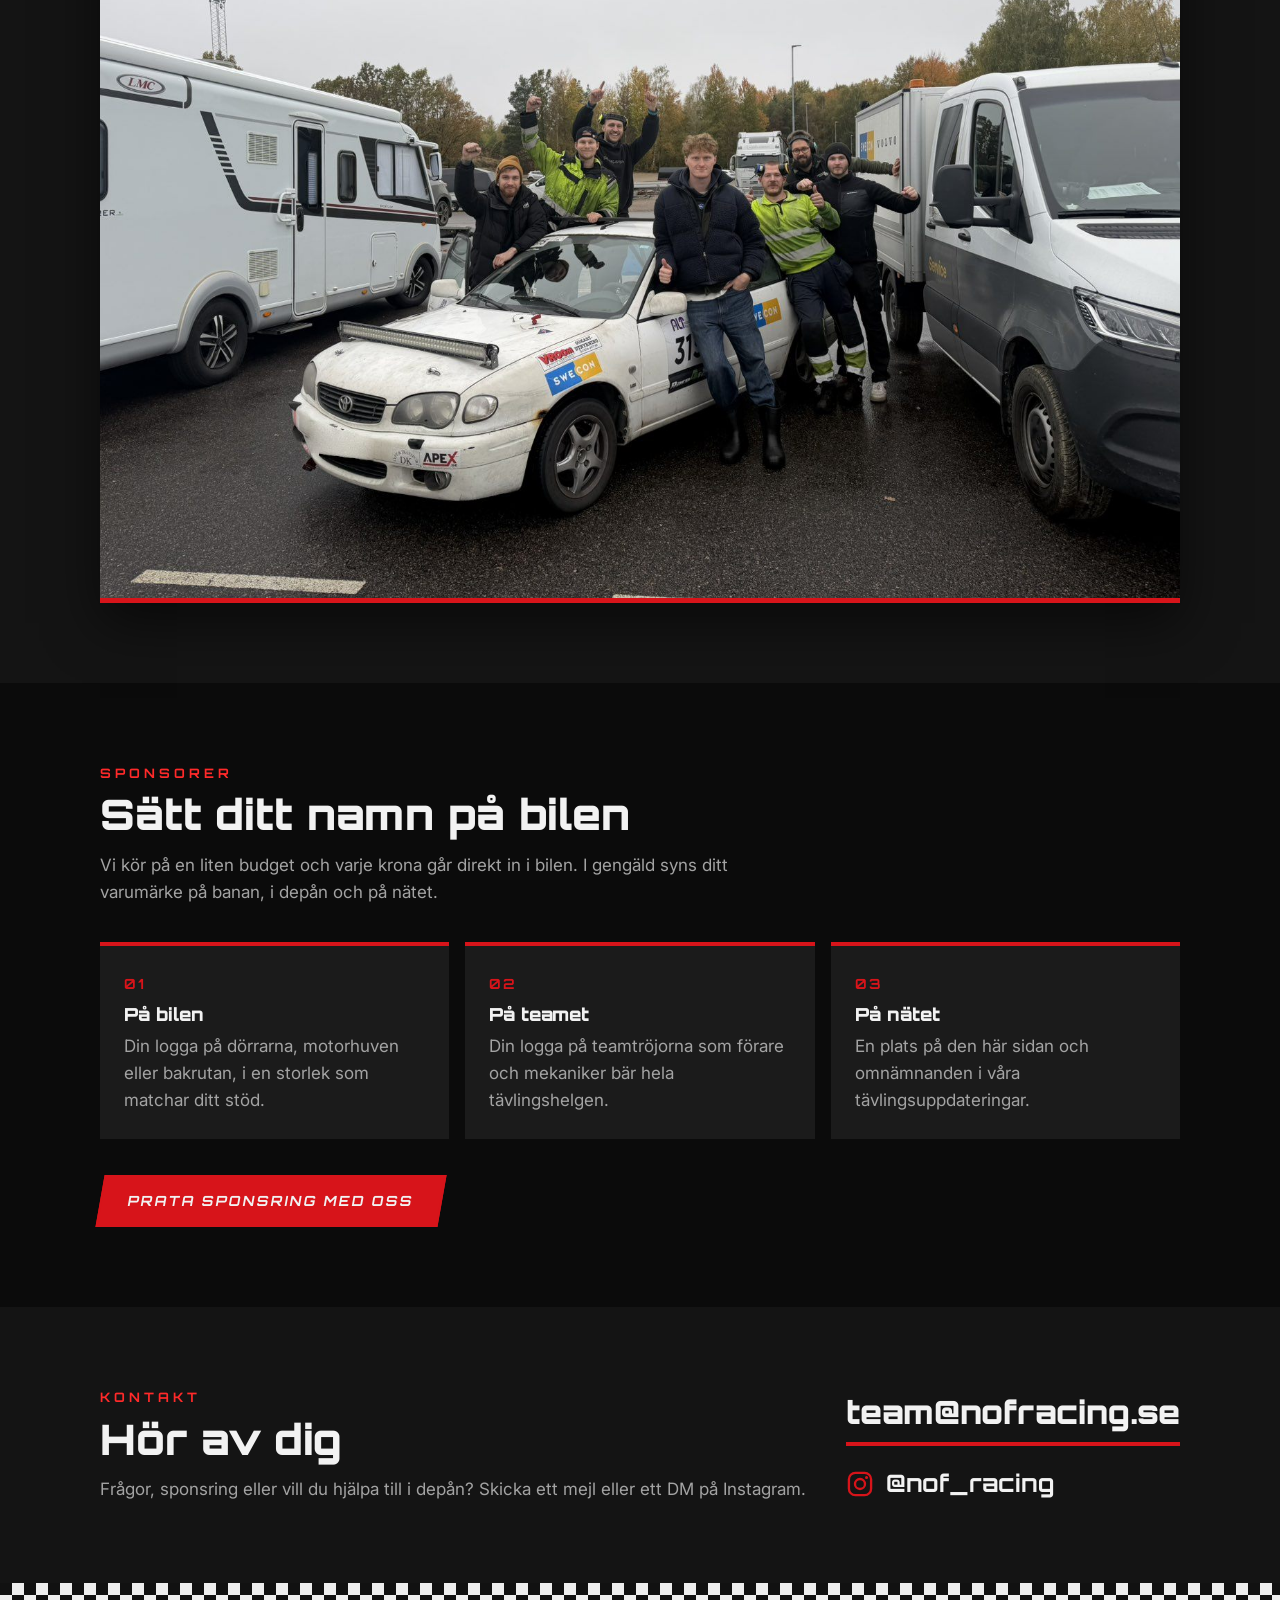
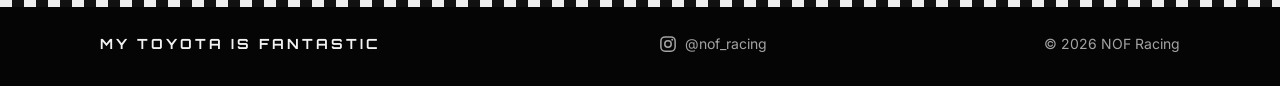
==== commit 0712f0ca: "Use team@nofracing.se as contact address Co-Authored-By: Claude Opus 5.5 <noreply@anthropic.com>" ====
--- a/sv/index.html
+++ b/sv/index.html
@@ -135,7 +135,7 @@
           <div class="perk"><b>03</b><h3>På nätet</h3><p>En plats på den här sidan och omnämnanden i våra tävlingsuppdateringar.</p></div>
         </div>
 
-        <a class="btn primary" href="mailto:info@nofracing.se?subject=Sponsring%20av%20NOF%20Racing">Prata sponsring med oss</a>
+        <a class="btn primary" href="mailto:team@nofracing.se?subject=Sponsring%20av%20NOF%20Racing">Prata sponsring med oss</a>
       </div>
     </section>
 
@@ -148,7 +148,7 @@
           <p class="intro">Frågor, sponsring eller vill du hjälpa till i depån? Skicka ett mejl eller ett DM på Instagram.</p>
         </div>
         <div class="contact-links">
-          <a class="mail" href="mailto:info@nofracing.se">info@nofracing.se</a>
+          <a class="mail" href="mailto:team@nofracing.se">team@nofracing.se</a>
           <a class="insta" href="https://www.instagram.com/nof_racing/" target="_blank" rel="noopener" aria-label="NOF Racing på Instagram"><svg class="ig" viewBox="0 0 24 24" aria-hidden="true" focusable="false"><rect x="2.5" y="2.5" width="19" height="19" rx="5.5" fill="none" stroke="currentColor" stroke-width="2"/><circle cx="12" cy="12" r="4.3" fill="none" stroke="currentColor" stroke-width="2"/><circle cx="17.6" cy="6.4" r="1.3" fill="currentColor"/></svg><span>@nof_racing</span></a>
         </div>
       </div>
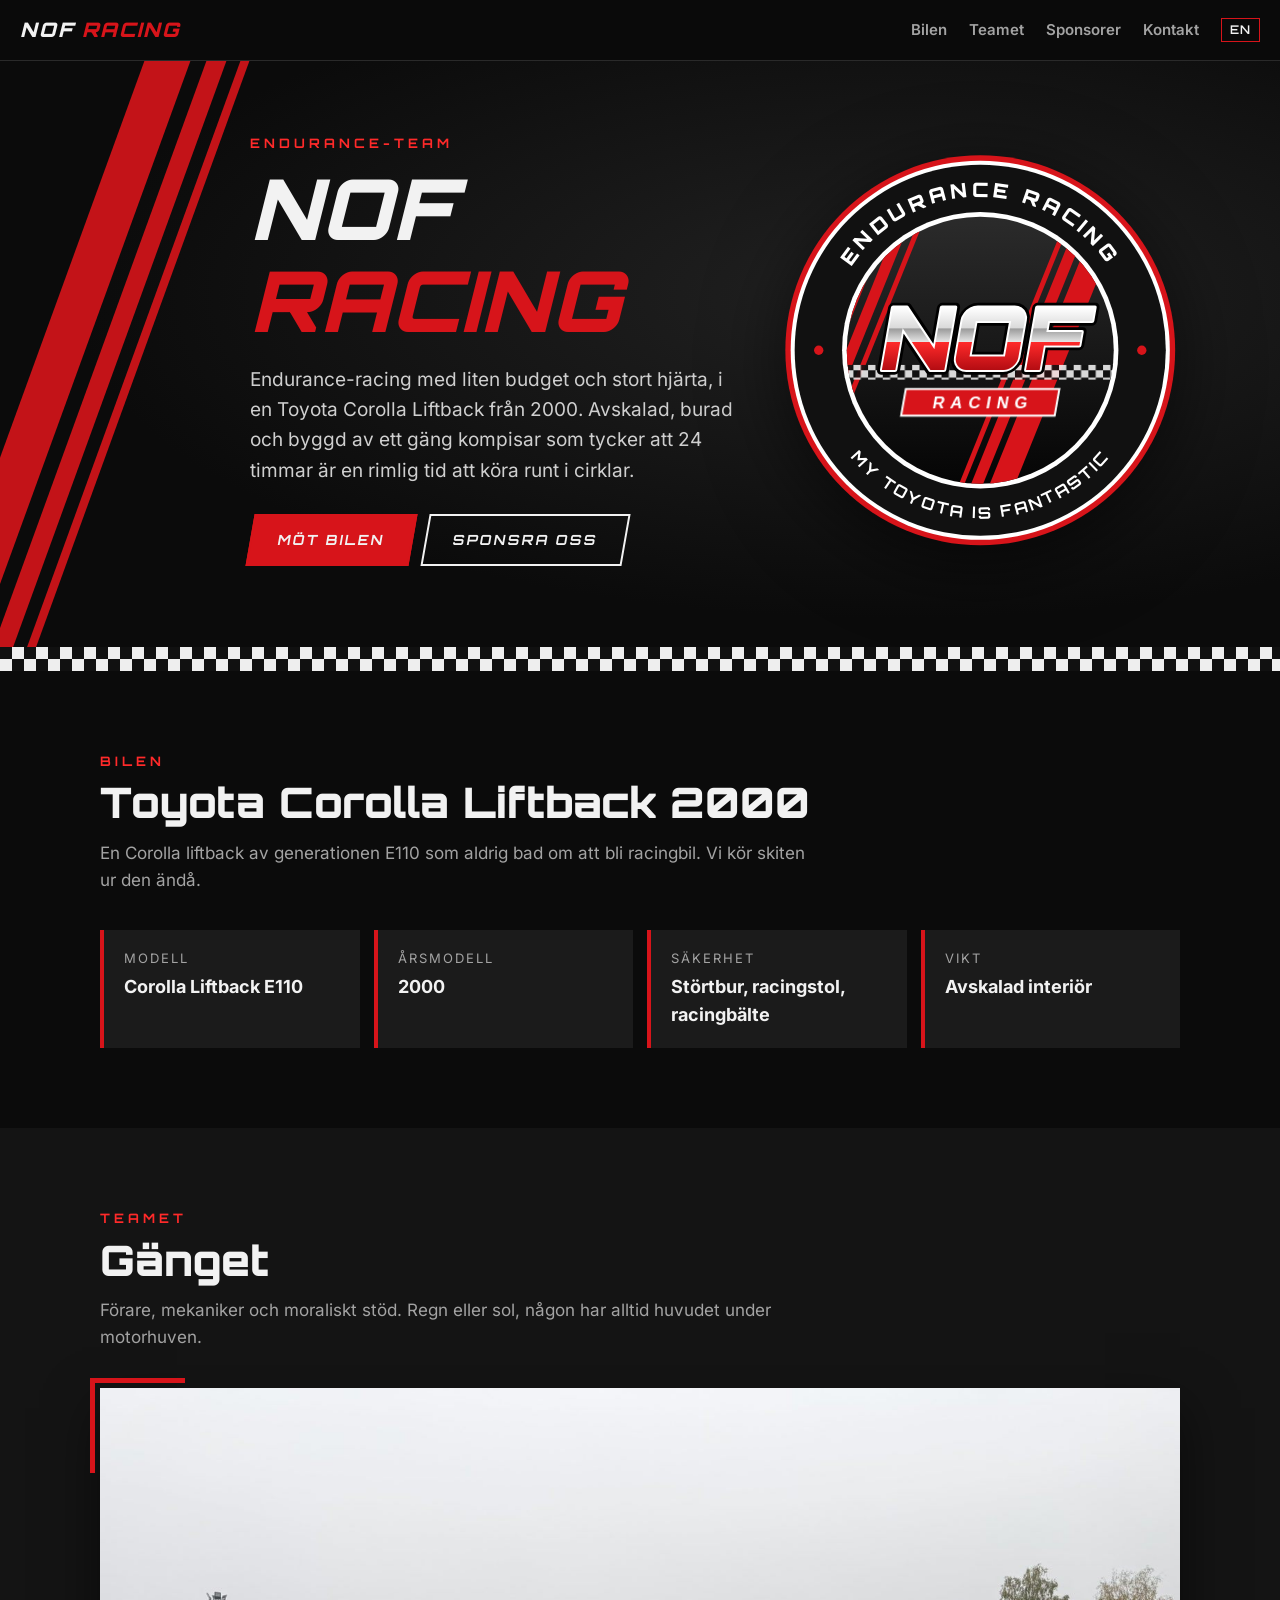
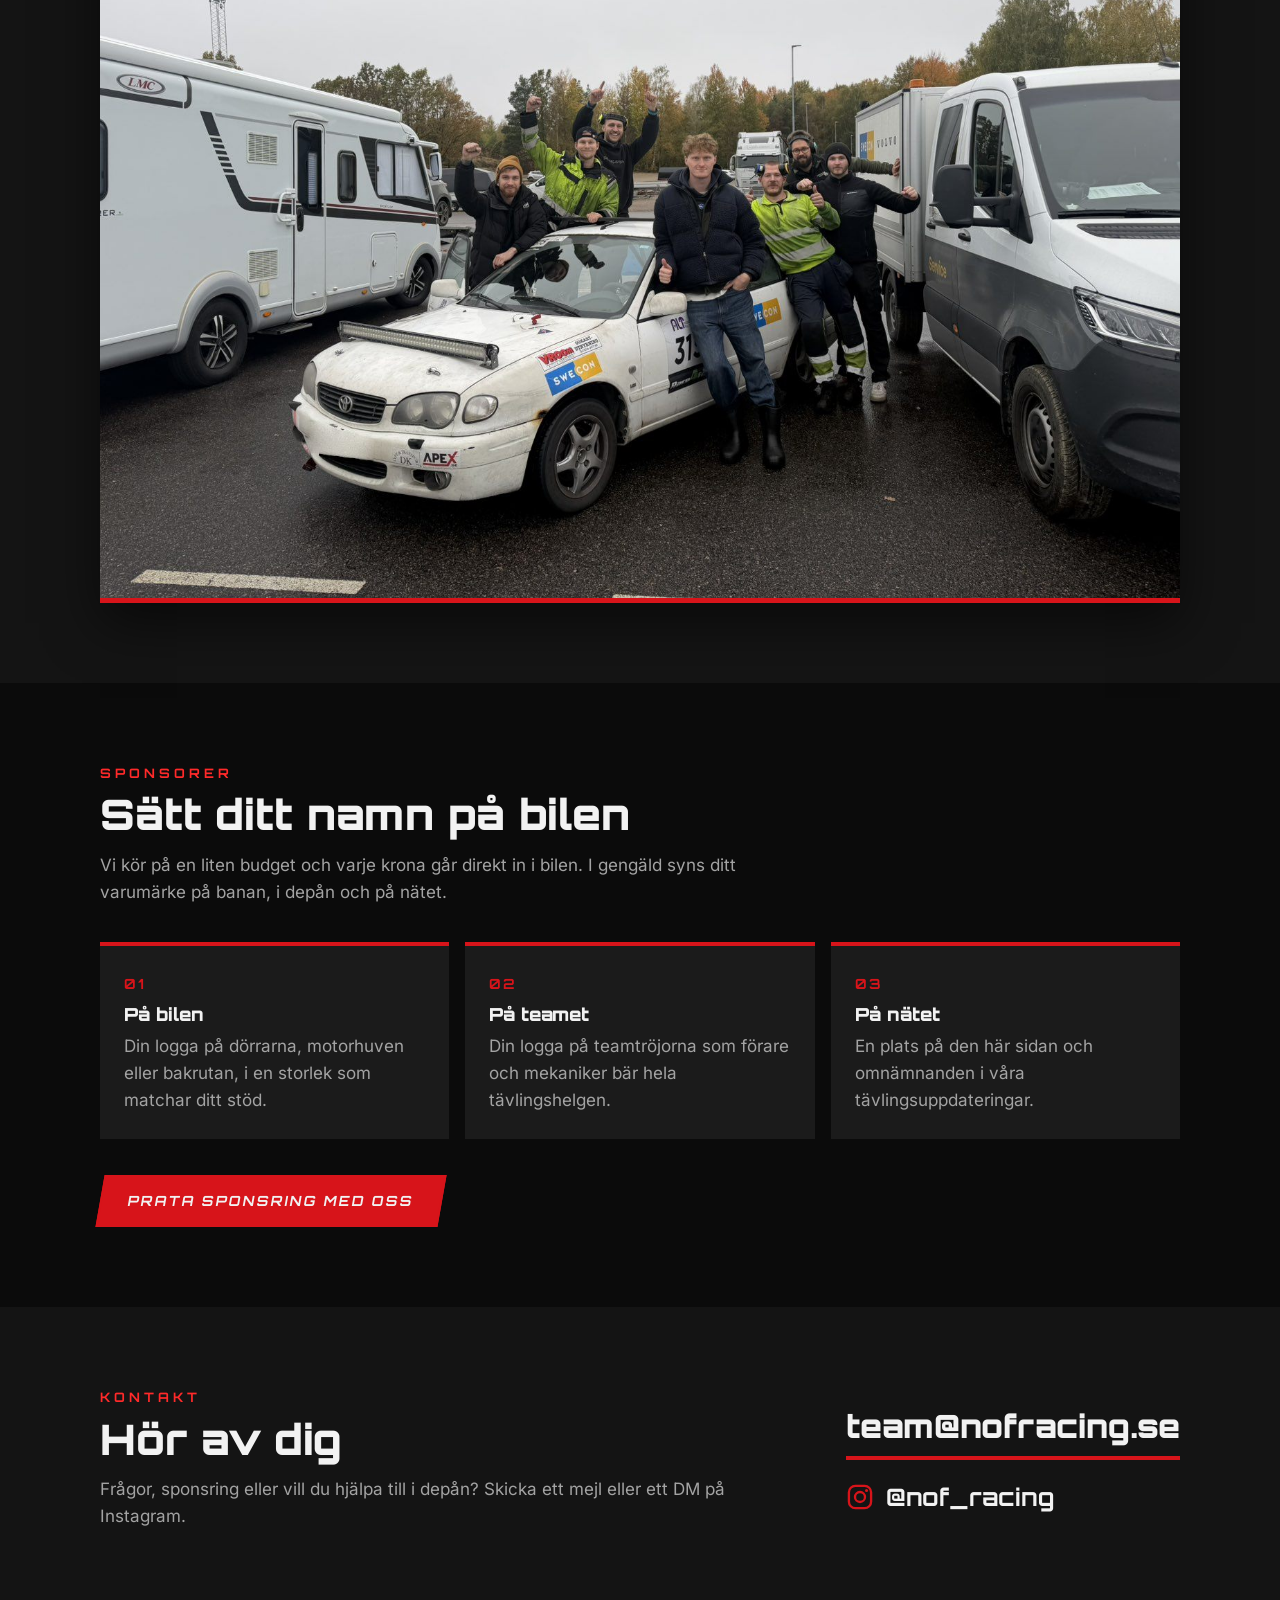
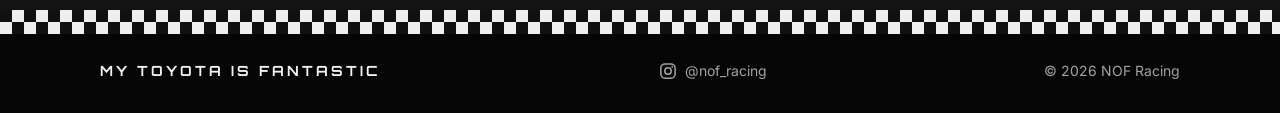
==== commit 2df76cda: "Self-host fonts and blur number plate in team photo Orbitron and Inter are now served from /fonts wi" ====
--- a/sv/index.html
+++ b/sv/index.html
@@ -16,9 +16,7 @@
   <meta name="theme-color" content="#0b0b0b">
   <link rel="icon" type="image/png" href="../assets/favicon-64.png">
   <link rel="apple-touch-icon" href="../assets/apple-touch-icon.png">
-  <link rel="preconnect" href="https://fonts.googleapis.com">
-  <link rel="preconnect" href="https://fonts.gstatic.com" crossorigin>
-  <link href="https://fonts.googleapis.com/css2?family=Orbitron:wght@700;900&family=Inter:wght@400;600&display=swap" rel="stylesheet">
+  <link rel="preload" href="../fonts/orbitron-latin.woff2" as="font" type="font/woff2" crossorigin>
   <link rel="stylesheet" href="../style.css">
 </head>
 <body>
@@ -135,7 +133,7 @@
           <div class="perk"><b>03</b><h3>På nätet</h3><p>En plats på den här sidan och omnämnanden i våra tävlingsuppdateringar.</p></div>
         </div>
 
-        <a class="btn primary" href="mailto:team@nofracing.se?subject=Sponsring%20av%20NOF%20Racing">Prata sponsring med oss</a>
+        <a class="btn primary" data-m="maet|es.gnicarfon" data-s="Sponsring av NOF Racing">Prata sponsring med oss</a>
       </div>
     </section>
 
@@ -148,7 +146,7 @@
           <p class="intro">Frågor, sponsring eller vill du hjälpa till i depån? Skicka ett mejl eller ett DM på Instagram.</p>
         </div>
         <div class="contact-links">
-          <a class="mail" href="mailto:team@nofracing.se">team@nofracing.se</a>
+          <a class="mail" data-m="maet|es.gnicarfon">team [at] nofracing.se</a>
           <a class="insta" href="https://www.instagram.com/nof_racing/" target="_blank" rel="noopener" aria-label="NOF Racing på Instagram"><svg class="ig" viewBox="0 0 24 24" aria-hidden="true" focusable="false"><rect x="2.5" y="2.5" width="19" height="19" rx="5.5" fill="none" stroke="currentColor" stroke-width="2"/><circle cx="12" cy="12" r="4.3" fill="none" stroke="currentColor" stroke-width="2"/><circle cx="17.6" cy="6.4" r="1.3" fill="currentColor"/></svg><span>@nof_racing</span></a>
         </div>
       </div>
@@ -165,6 +163,16 @@
     </div>
   </footer>
 
-  <script>document.getElementById("year").textContent = new Date().getFullYear();</script>
+  <script>
+    document.getElementById("year").textContent = new Date().getFullYear();
+    // Build email links at load time so address-harvesting bots don't find them in the HTML.
+    document.querySelectorAll("[data-m]").forEach(function (a) {
+      var p = a.getAttribute("data-m").split("|").map(function (x) { return x.split("").reverse().join(""); });
+      var addr = p[0] + "@" + p[1];
+      var s = a.getAttribute("data-s");
+      a.href = "mailto:" + addr + (s ? "?subject=" + encodeURIComponent(s) : "");
+      if (a.classList.contains("mail")) a.textContent = addr;
+    });
+  </script>
 </body>
 </html>
--- a/style.css
+++ b/style.css
@@ -1,3 +1,13 @@
+/* FONTS (self-hosted, SIL Open Font License, see fonts/OFL-*.txt) */
+@font-face {
+  font-family: "Orbitron"; font-style: normal; font-weight: 400 900; font-display: swap;
+  src: url("fonts/orbitron-latin.woff2") format("woff2");
+}
+@font-face {
+  font-family: "Inter"; font-style: normal; font-weight: 100 900; font-display: swap;
+  src: url("fonts/inter-latin.woff2") format("woff2");
+}
+
 :root {
   --bg: #0b0b0b;
   --bg-alt: #141414;
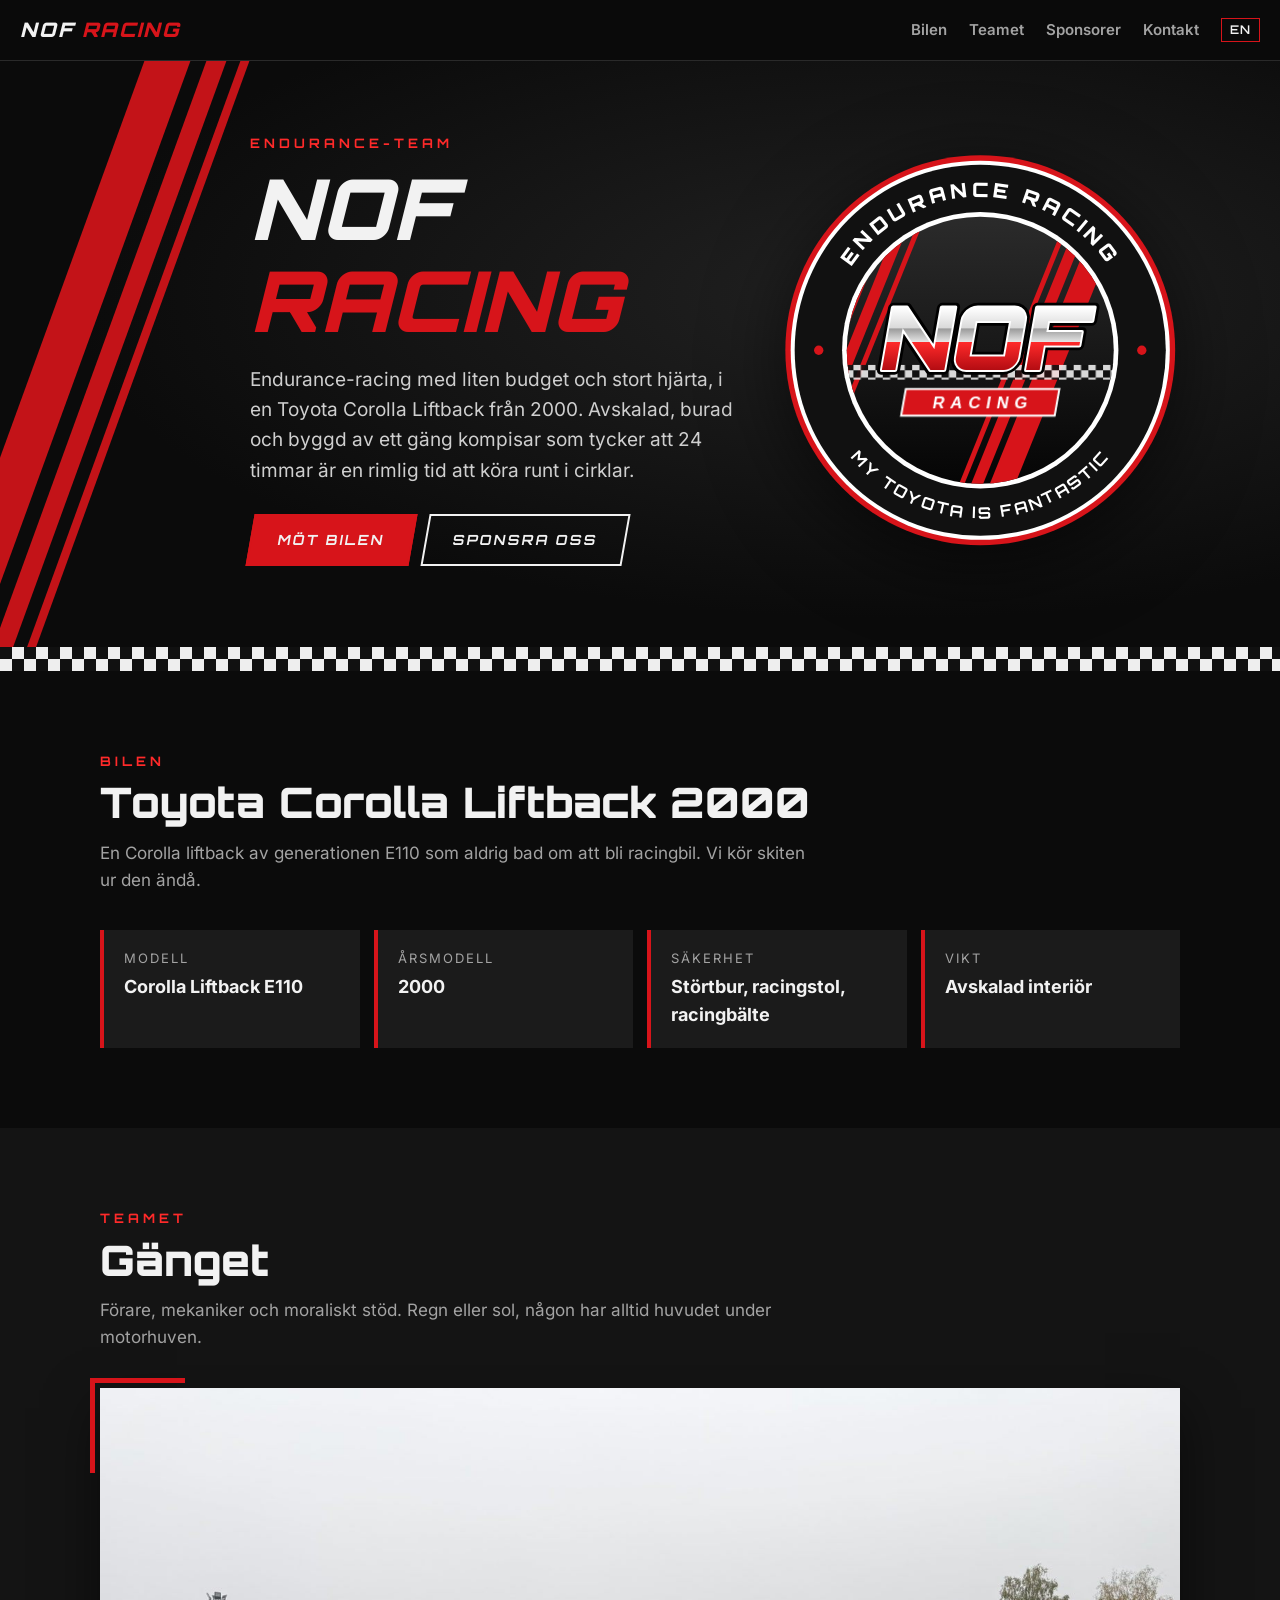
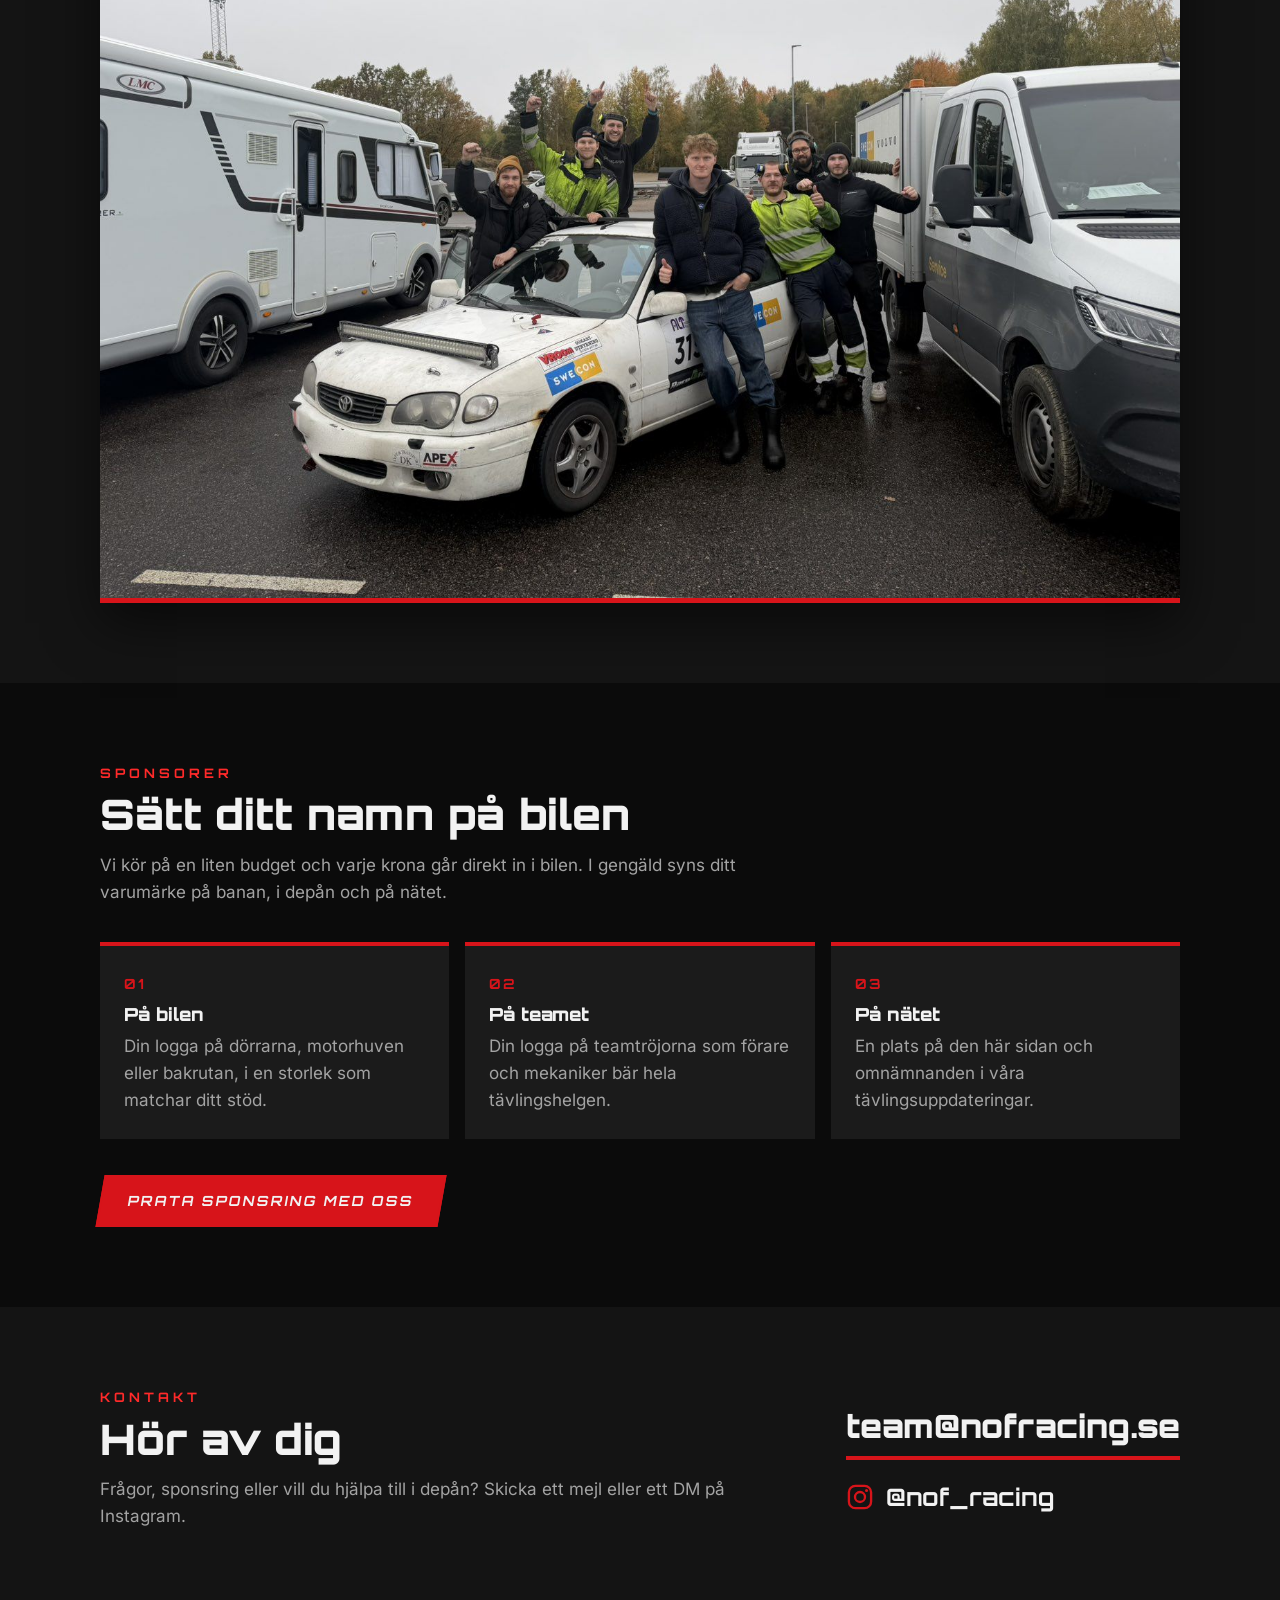
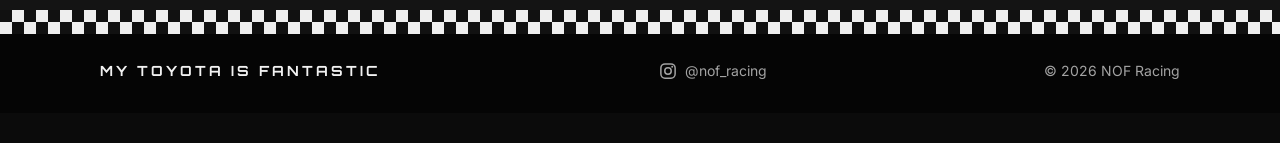
==== commit 927716c9: "Make Swedish the default language, English under /en/ Old /sv/ links redirect to the front page.  Co" ====
--- a/sv/index.html
+++ b/sv/index.html
@@ -2,177 +2,12 @@
 <html lang="sv">
 <head>
   <meta charset="utf-8">
-  <meta name="viewport" content="width=device-width, initial-scale=1">
   <title>NOF Racing</title>
-  <meta name="description" content="NOF Racing: endurance-racing med liten budget och stort hjärta, i en Toyota Corolla Liftback från 2000.">
-  <meta property="og:title" content="NOF Racing">
-  <meta property="og:description" content="Endurance-racing med liten budget och stort hjärta, i en Toyota Corolla Liftback från 2000. My Toyota is fantastic.">
-  <meta property="og:image" content="https://nofracing.se/assets/nof-roundel-1200.png">
-  <meta property="og:url" content="https://nofracing.se/sv/">
-  <meta property="og:locale" content="sv_SE">
-  <link rel="alternate" hreflang="en" href="https://nofracing.se/">
-  <link rel="alternate" hreflang="sv" href="https://nofracing.se/sv/">
-  <link rel="alternate" hreflang="x-default" href="https://nofracing.se/">
-  <meta name="theme-color" content="#0b0b0b">
-  <link rel="icon" type="image/png" href="../assets/favicon-64.png">
-  <link rel="apple-touch-icon" href="../assets/apple-touch-icon.png">
-  <link rel="preload" href="../fonts/orbitron-latin.woff2" as="font" type="font/woff2" crossorigin>
-  <link rel="stylesheet" href="../style.css">
+  <link rel="canonical" href="https://nofracing.se/">
+  <meta http-equiv="refresh" content="0; url=../">
+  <meta name="robots" content="noindex">
 </head>
 <body>
-
-  <header class="nav">
-    <a class="brand" href="#top">NOF <span>RACING</span></a>
-    <nav>
-      <a href="#car">Bilen</a>
-      <a href="#team">Teamet</a>
-      <a href="#sponsors">Sponsorer</a>
-      <a href="#contact">Kontakt</a>
-      <a class="lang" href="../" hreflang="en" lang="en" aria-label="In English">EN</a>
-    </nav>
-  </header>
-
-  <main id="top">
-
-    <!-- HERO -->
-    <section class="hero">
-      <div class="hero-stripes" aria-hidden="true"><i></i><i></i><i></i></div>
-      <div class="wrap hero-grid">
-        <div class="hero-text">
-          <p class="kicker">Endurance-team</p>
-          <h1>NOF <span>RACING</span></h1>
-          <p class="lead">Endurance-racing med liten budget och stort hjärta, i en Toyota Corolla Liftback från 2000. Avskalad, burad och byggd av ett gäng kompisar som tycker att 24 timmar är en rimlig tid att köra runt i cirklar.</p>
-          <div class="cta">
-            <a class="btn primary" href="#car">Möt bilen</a>
-            <a class="btn" href="#sponsors">Sponsra oss</a>
-          </div>
-        </div>
-
-        <div class="hero-logo">
-          <svg viewBox="0 0 600 600" role="img" aria-label="NOF Racing-logga">
-            <defs>
-              <linearGradient id="dk" x1="0" y1="0" x2="0" y2="1"><stop offset="0" stop-color="#2b2b2b"/><stop offset="1" stop-color="#050505"/></linearGradient>
-              <pattern id="ck" width="22" height="22" patternUnits="userSpaceOnUse"><rect width="22" height="22" fill="#eee"/><rect width="11" height="11" fill="#111"/><rect x="11" y="11" width="11" height="11" fill="#111"/></pattern>
-              <clipPath id="field"><circle cx="300" cy="300" r="200"/></clipPath>
-              <path id="arcTop" d="M 70,300 A 230,230 0 0 1 530,300"/>
-              <path id="arcBottom" d="M 48,300 A 252,252 0 0 0 552,300"/>
-              <linearGradient id="chrome" gradientUnits="userSpaceOnUse" x1="0" y1="-93.86" x2="0" y2="-42.24"><stop offset="0" stop-color="#fff"/><stop offset=".6" stop-color="#d9d9d9"/><stop offset=".61" stop-color="#9a9a9a"/><stop offset="1" stop-color="#e6e6e6"/></linearGradient>
-              <linearGradient id="red" gradientUnits="userSpaceOnUse" x1="0" y1="-42.24" x2="0" y2="0"><stop offset="0" stop-color="#ff2a2a"/><stop offset="1" stop-color="#b30c12"/></linearGradient>
-              <clipPath id="upper"><rect x="-3000" y="-2000" width="6000" height="1957.76"/></clipPath>
-              <clipPath id="lower"><rect x="-3000" y="-42.24" width="6000" height="2000"/></clipPath>
-            </defs>
-            <circle cx="300" cy="300" r="292" fill="#d7141a"/>
-            <circle cx="300" cy="300" r="284" fill="#fff"/>
-            <circle cx="300" cy="300" r="278" fill="#111"/>
-            <circle cx="300" cy="300" r="207" fill="#fff"/>
-            <circle cx="300" cy="300" r="200" fill="url(#dk)"/>
-            <g clip-path="url(#field)">
-              <g transform="translate(130,100) skewX(-22)" fill="#d7141a"><rect width="38" height="420"/><rect x="50" width="18" height="420"/><rect x="80" width="8" height="420"/></g>
-              <g transform="translate(430,100) skewX(-22)" fill="#d7141a"><rect width="8" height="420"/><rect x="18" width="18" height="420"/><rect x="46" width="38" height="420"/></g>
-              <rect x="80" y="322" width="440" height="22" fill="url(#ck)" opacity=".9"/>
-            </g>
-            <text font-family="Orbitron, sans-serif" font-weight="900" font-size="30" letter-spacing="6" fill="#fff"><textPath href="#arcTop" startOffset="50%" text-anchor="middle">ENDURANCE RACING</textPath></text>
-            <text font-family="Orbitron, sans-serif" font-weight="700" font-size="24" letter-spacing="4" fill="#fff"><textPath href="#arcBottom" startOffset="50%" text-anchor="middle">MY TOYOTA IS FANTASTIC</textPath></text>
-            <circle cx="58" cy="300" r="7" fill="#d7141a"/><circle cx="542" cy="300" r="7" fill="#d7141a"/>
-            <g transform="translate(300,330) skewX(-10)" font-family="Orbitron, Impact, sans-serif" font-weight="900" font-size="130" text-anchor="middle">
-              <text fill="#000" stroke="#000" stroke-width="14.3" stroke-linejoin="round">NOF</text>
-              <text fill="#fff" stroke="#fff" stroke-width="5.85" stroke-linejoin="round">NOF</text>
-              <text fill="url(#chrome)" clip-path="url(#upper)">NOF</text>
-              <text fill="url(#red)" clip-path="url(#lower)">NOF</text>
-            </g>
-            <g transform="translate(300,378) skewX(-10)">
-              <rect x="-115" y="-20" width="230" height="40" fill="#d7141a" stroke="#fff" stroke-width="3"/>
-              <text x="4.4" y="8.93" font-family="'Arial Black', Arial, sans-serif" font-weight="900" font-size="24.8" letter-spacing="8.8" text-anchor="middle" fill="#fff">RACING</text>
-            </g>
-          </svg>
-        </div>
-      </div>
-    </section>
-
-    <div class="checker" aria-hidden="true"></div>
-
-    <!-- THE CAR -->
-    <section id="car" class="section">
-      <div class="wrap">
-        <p class="kicker">Bilen</p>
-        <h2>Toyota Corolla Liftback 2000</h2>
-        <p class="intro">En Corolla liftback av generationen E110 som aldrig bad om att bli racingbil. Vi kör skiten ur den ändå.</p>
-
-        <div class="specs">
-          <div class="spec"><span>Modell</span><strong>Corolla Liftback E110</strong></div>
-          <div class="spec"><span>Årsmodell</span><strong>2000</strong></div>
-          <div class="spec"><span>Säkerhet</span><strong>Störtbur, racingstol, racingbälte</strong></div>
-          <div class="spec"><span>Vikt</span><strong>Avskalad interiör</strong></div>
-        </div>
-      </div>
-    </section>
-
-    <!-- TEAM -->
-    <section id="team" class="section alt">
-      <div class="wrap">
-        <p class="kicker">Teamet</p>
-        <h2>Gänget</h2>
-        <p class="intro">Förare, mekaniker och moraliskt stöd. Regn eller sol, någon har alltid huvudet under motorhuven.</p>
-        <figure class="photo wide">
-          <img src="../assets/team-paddock.jpg" width="1560" height="1170" loading="lazy"
-               alt="NOF Racing-teamet jublar runt den vita Corollan i depån">
-        </figure>
-      </div>
-    </section>
-
-    <!-- SPONSORS -->
-    <section id="sponsors" class="section">
-      <div class="wrap">
-        <p class="kicker">Sponsorer</p>
-        <h2>Sätt ditt namn på bilen</h2>
-        <p class="intro">Vi kör på en liten budget och varje krona går direkt in i bilen. I gengäld syns ditt varumärke på banan, i depån och på nätet.</p>
-
-        <div class="perks">
-          <div class="perk"><b>01</b><h3>På bilen</h3><p>Din logga på dörrarna, motorhuven eller bakrutan, i en storlek som matchar ditt stöd.</p></div>
-          <div class="perk"><b>02</b><h3>På teamet</h3><p>Din logga på teamtröjorna som förare och mekaniker bär hela tävlingshelgen.</p></div>
-          <div class="perk"><b>03</b><h3>På nätet</h3><p>En plats på den här sidan och omnämnanden i våra tävlingsuppdateringar.</p></div>
-        </div>
-
-        <a class="btn primary" data-m="maet|es.gnicarfon" data-s="Sponsring av NOF Racing">Prata sponsring med oss</a>
-      </div>
-    </section>
-
-    <!-- CONTACT -->
-    <section id="contact" class="section alt">
-      <div class="wrap contact">
-        <div>
-          <p class="kicker">Kontakt</p>
-          <h2>Hör av dig</h2>
-          <p class="intro">Frågor, sponsring eller vill du hjälpa till i depån? Skicka ett mejl eller ett DM på Instagram.</p>
-        </div>
-        <div class="contact-links">
-          <a class="mail" data-m="maet|es.gnicarfon">team [at] nofracing.se</a>
-          <a class="insta" href="https://www.instagram.com/nof_racing/" target="_blank" rel="noopener" aria-label="NOF Racing på Instagram"><svg class="ig" viewBox="0 0 24 24" aria-hidden="true" focusable="false"><rect x="2.5" y="2.5" width="19" height="19" rx="5.5" fill="none" stroke="currentColor" stroke-width="2"/><circle cx="12" cy="12" r="4.3" fill="none" stroke="currentColor" stroke-width="2"/><circle cx="17.6" cy="6.4" r="1.3" fill="currentColor"/></svg><span>@nof_racing</span></a>
-        </div>
-      </div>
-    </section>
-
-  </main>
-
-  <footer class="footer">
-    <div class="checker" aria-hidden="true"></div>
-    <div class="wrap foot">
-      <span class="tag">My Toyota is fantastic</span>
-      <a class="foot-insta" href="https://www.instagram.com/nof_racing/" target="_blank" rel="noopener" aria-label="NOF Racing på Instagram"><svg class="ig" viewBox="0 0 24 24" aria-hidden="true" focusable="false"><rect x="2.5" y="2.5" width="19" height="19" rx="5.5" fill="none" stroke="currentColor" stroke-width="2"/><circle cx="12" cy="12" r="4.3" fill="none" stroke="currentColor" stroke-width="2"/><circle cx="17.6" cy="6.4" r="1.3" fill="currentColor"/></svg><span>@nof_racing</span></a>
-      <span>&copy; <span id="year">2026</span> NOF Racing</span>
-    </div>
-  </footer>
-
-  <script>
-    document.getElementById("year").textContent = new Date().getFullYear();
-    // Build email links at load time so address-harvesting bots don't find them in the HTML.
-    document.querySelectorAll("[data-m]").forEach(function (a) {
-      var p = a.getAttribute("data-m").split("|").map(function (x) { return x.split("").reverse().join(""); });
-      var addr = p[0] + "@" + p[1];
-      var s = a.getAttribute("data-s");
-      a.href = "mailto:" + addr + (s ? "?subject=" + encodeURIComponent(s) : "");
-      if (a.classList.contains("mail")) a.textContent = addr;
-    });
-  </script>
+  <p><a href="../">NOF Racing</a></p>
 </body>
 </html>
